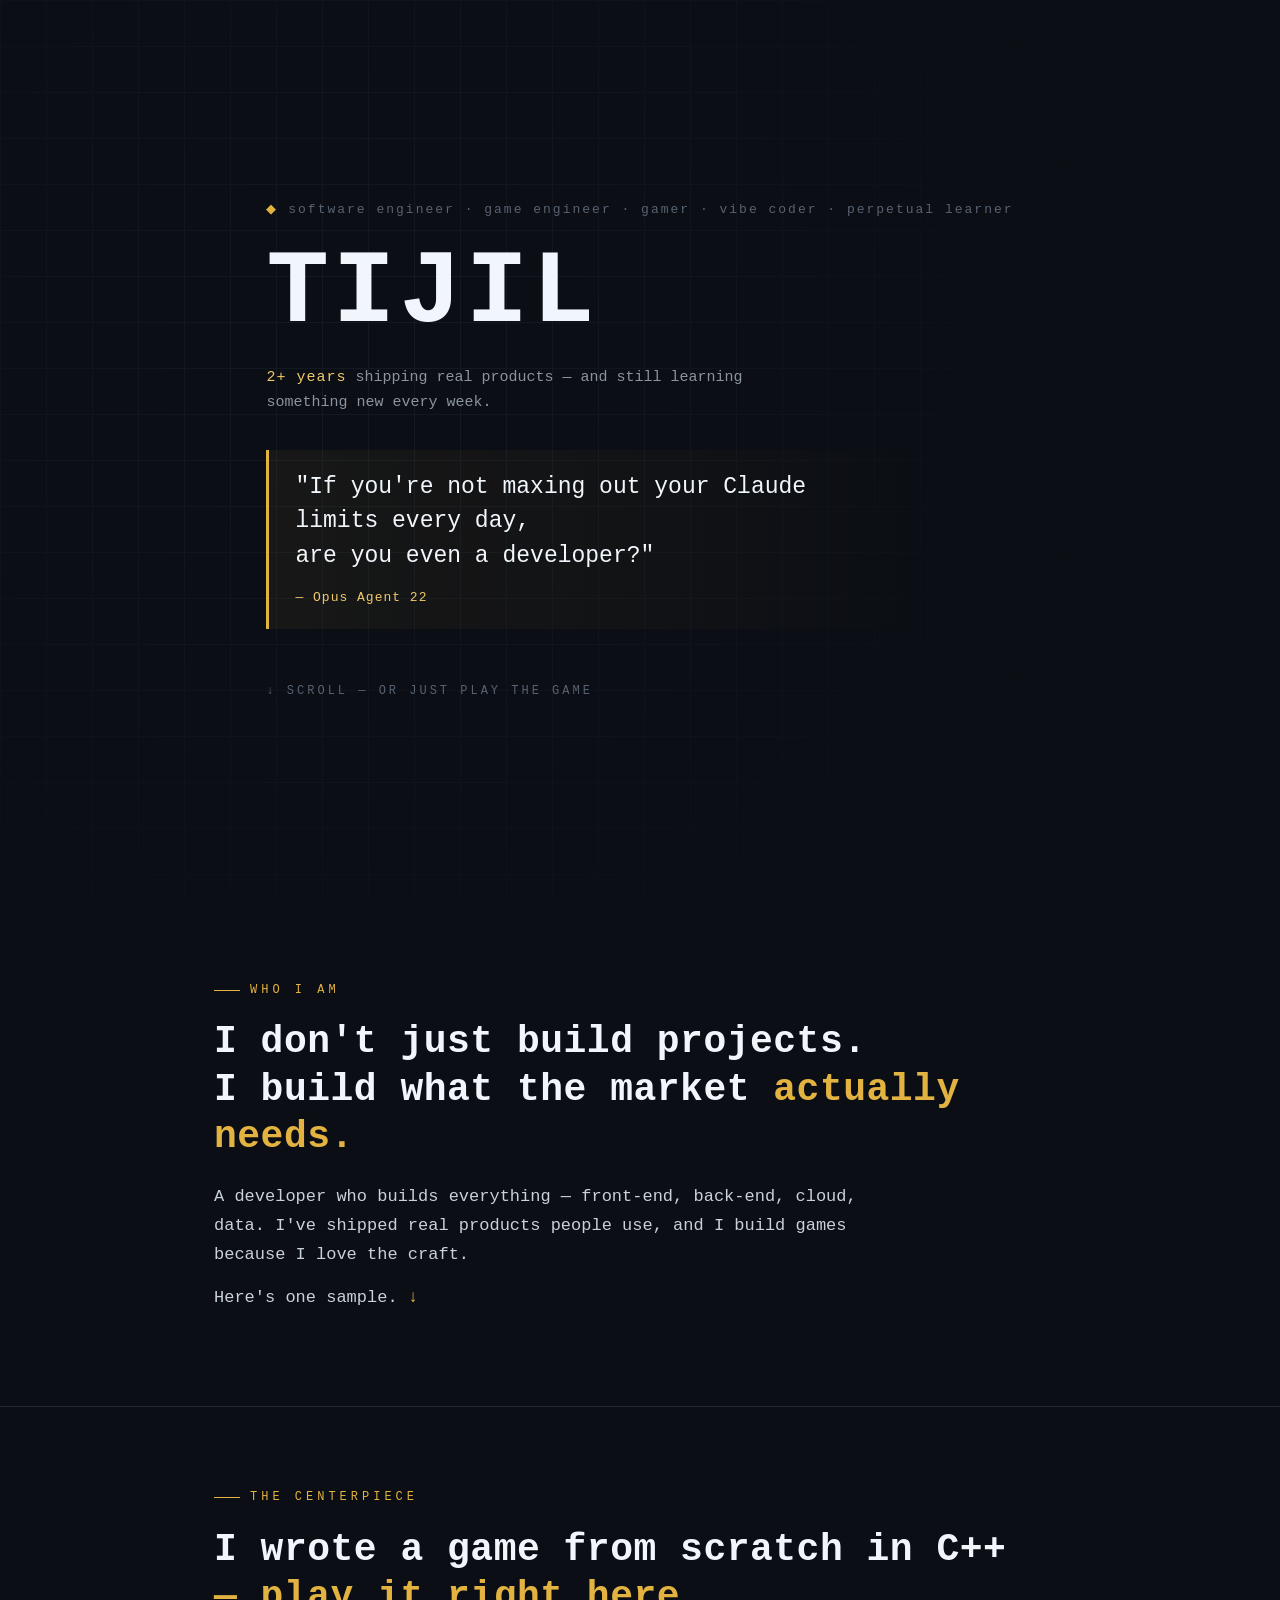
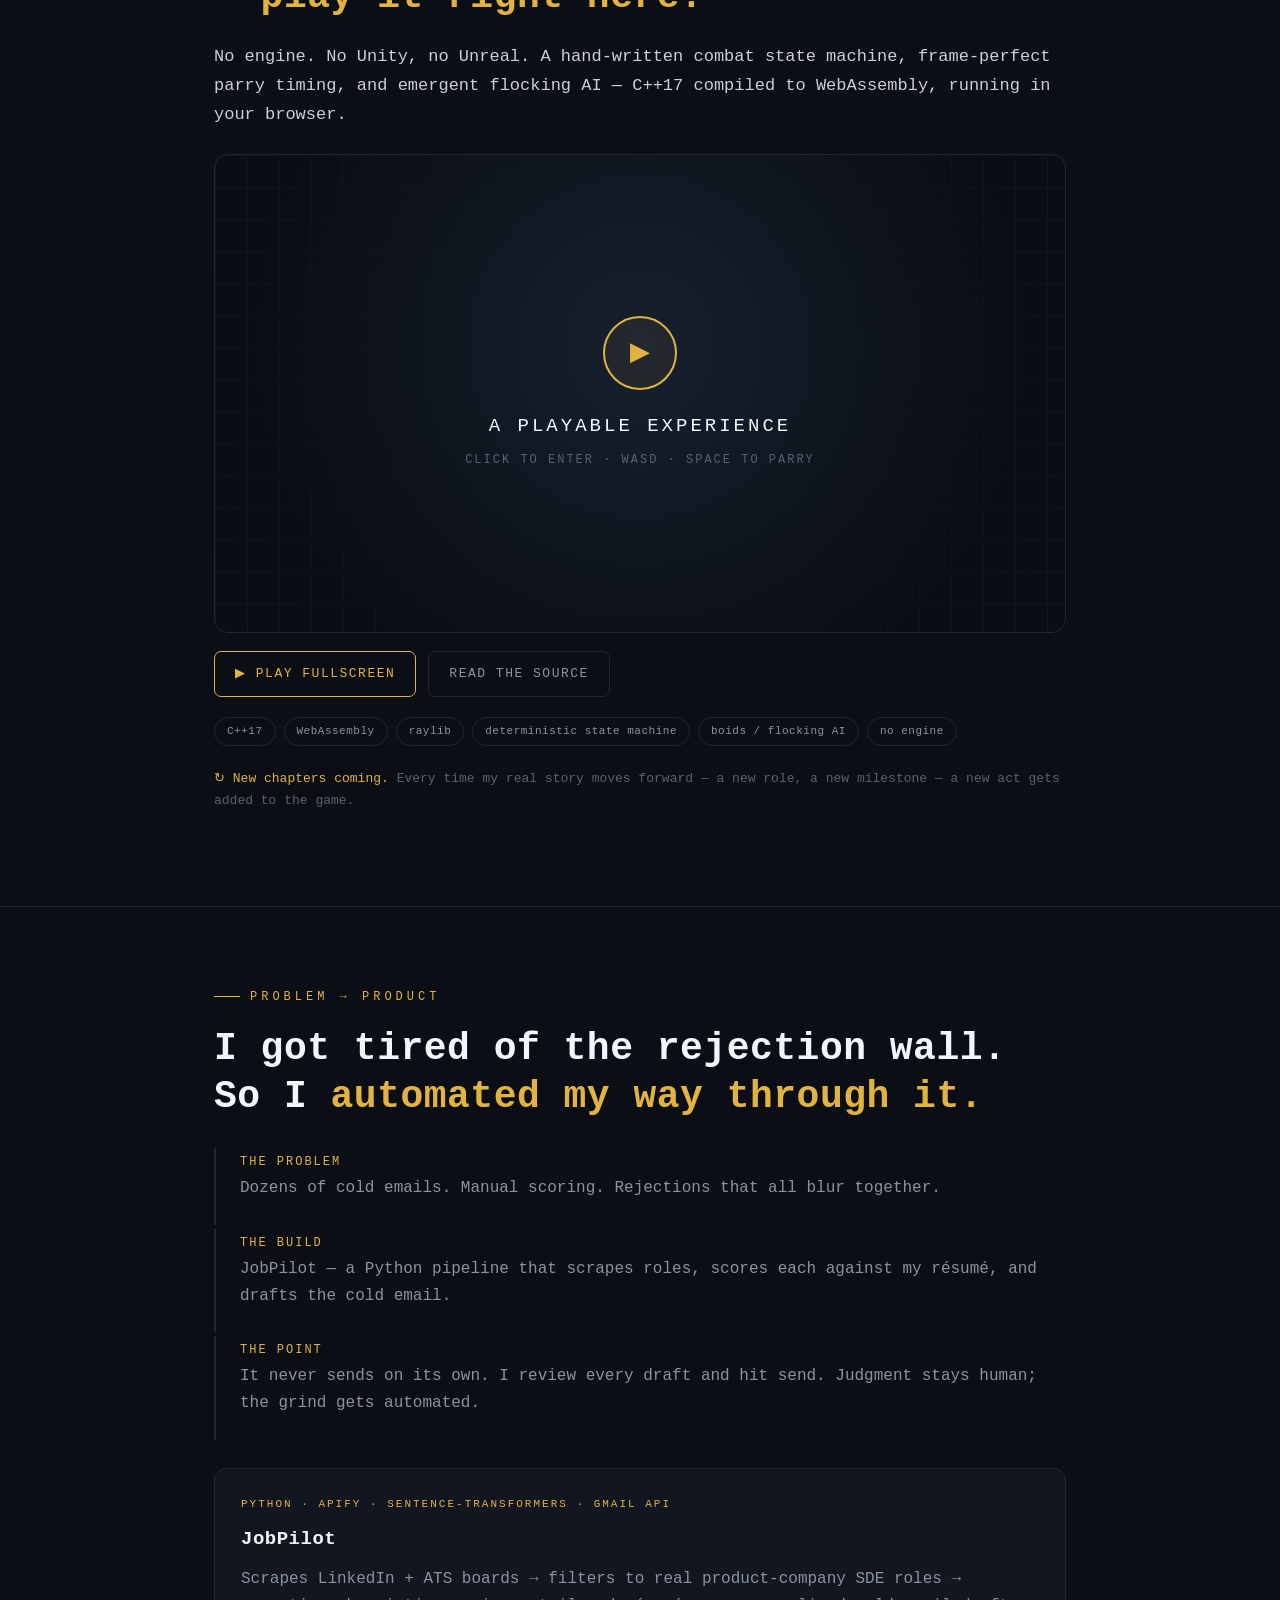
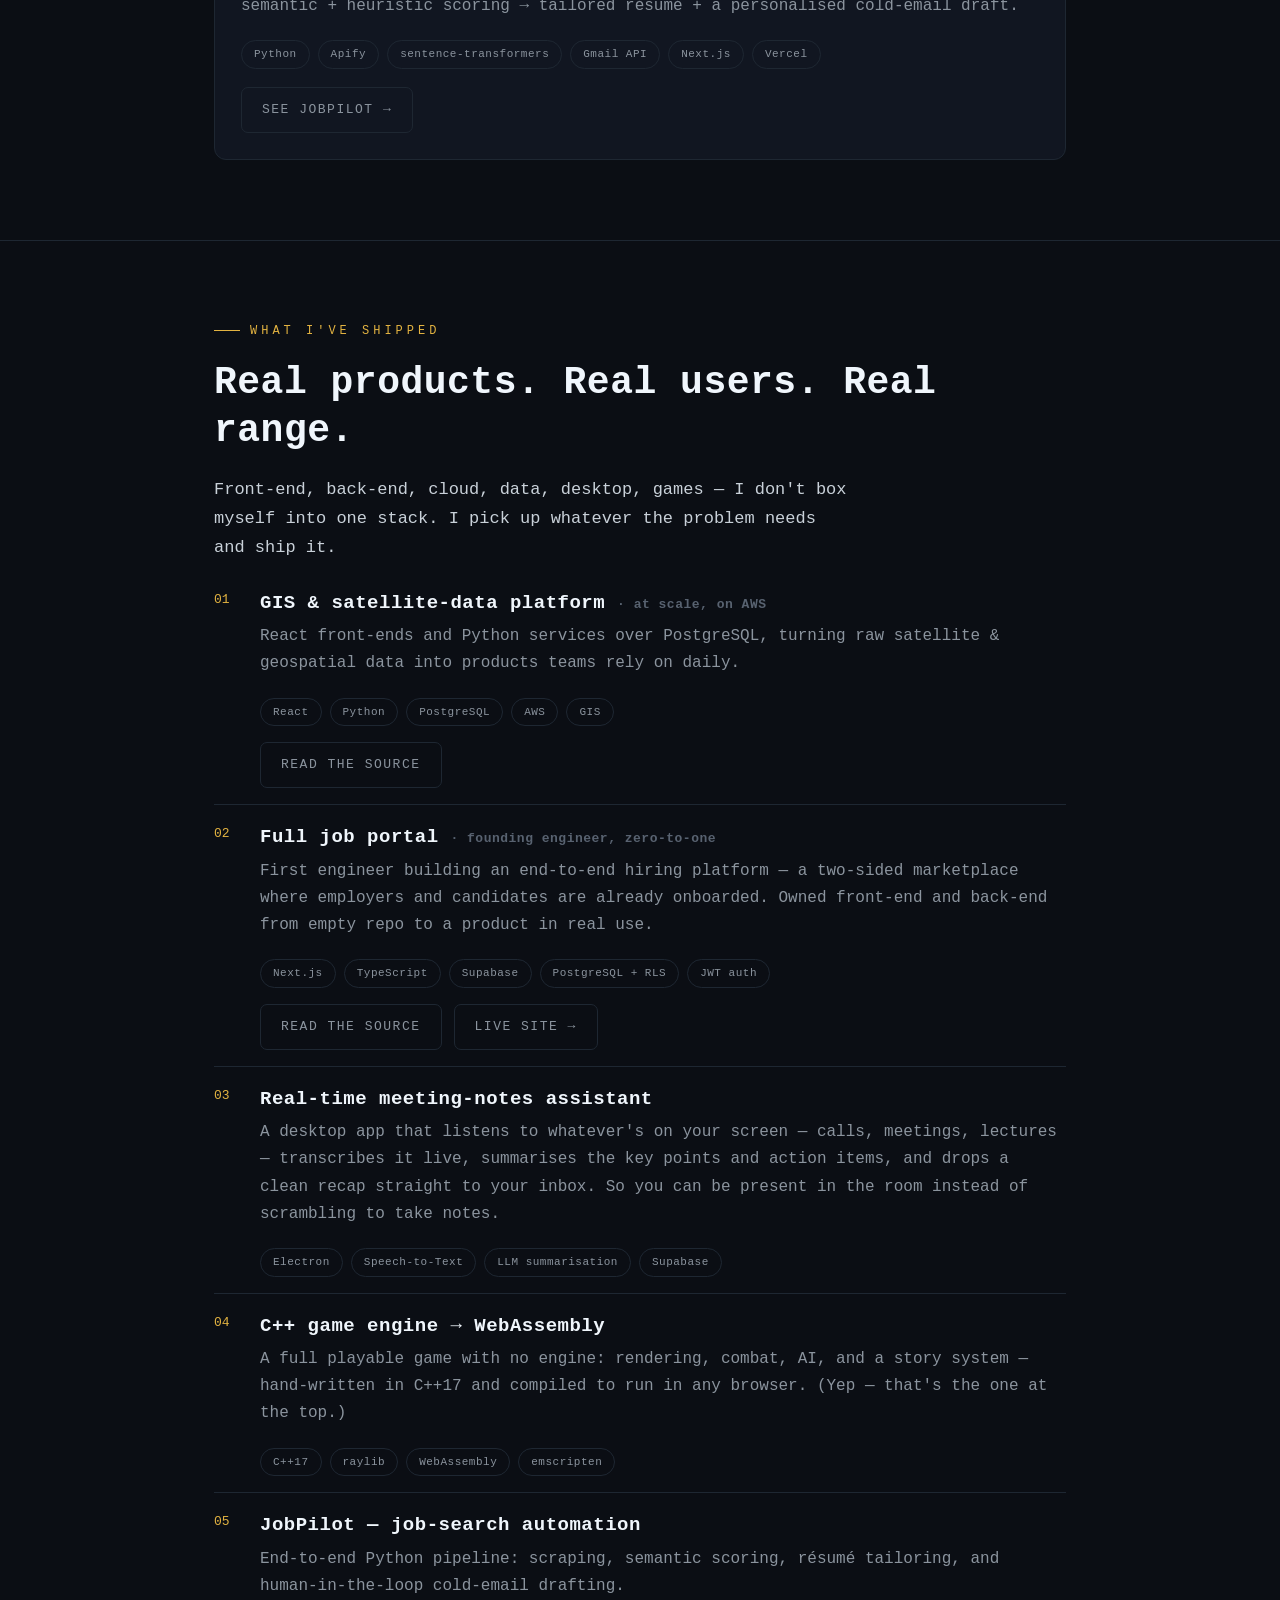
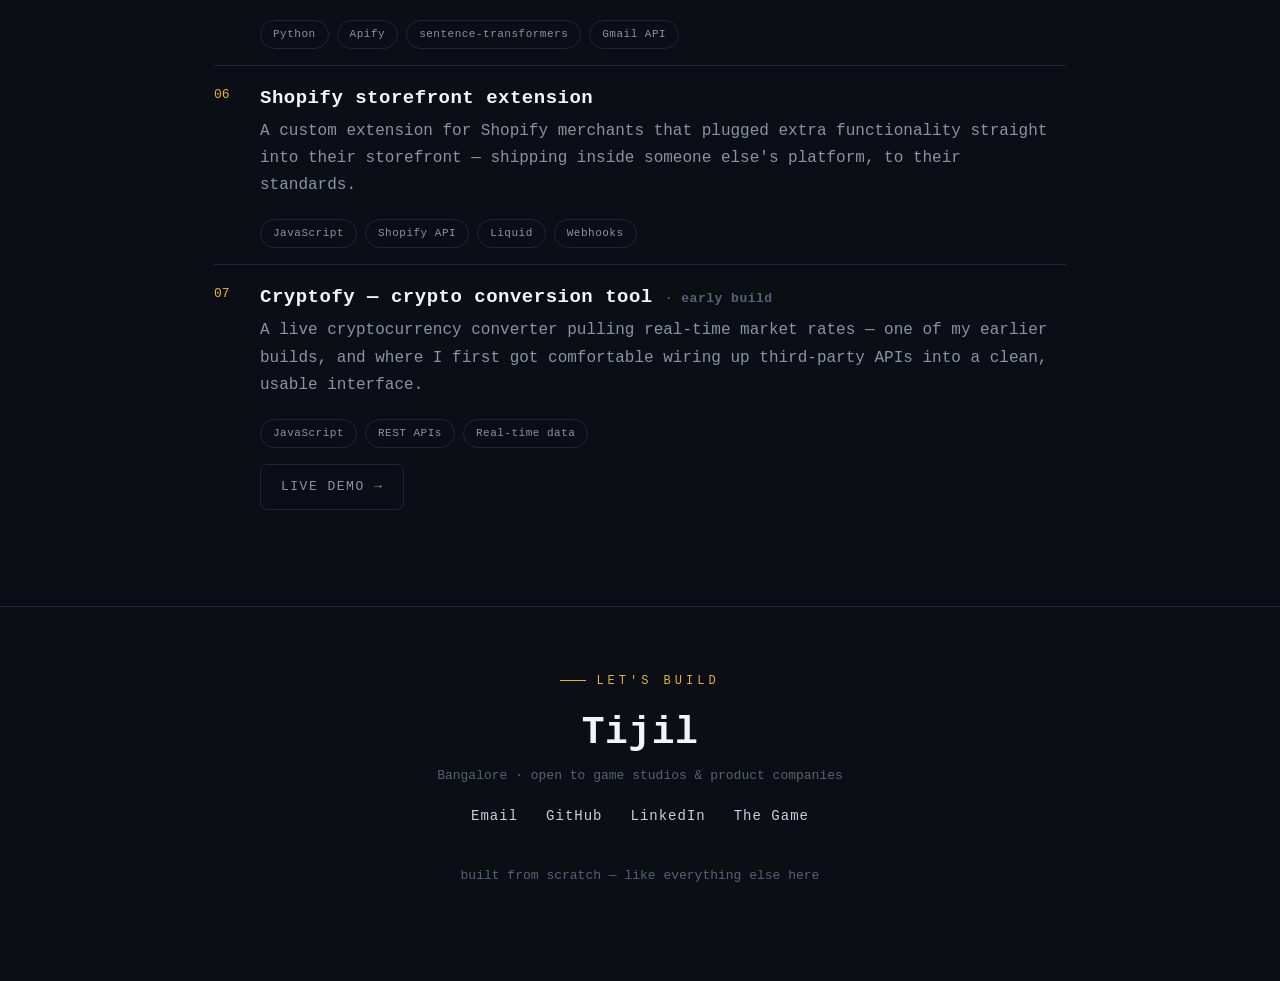
==== index.html @ dbcb079b "Portfolio website — Tijil Jha Static portfolio: index, GIS work, tech stack, work ethic pages.  Co-A" ====
<!DOCTYPE html>
<html lang="en">
<head>
<meta charset="utf-8">
<meta name="viewport" content="width=device-width, initial-scale=1">
<title>Tijil — developer, game engineer, perpetual learner</title>
<meta name="description" content="Tijil — a developer who builds what the market needs. Play the game I wrote from scratch in C++.">
<style>
  :root{
    --bg:#0b0e14; --panel:#111621; --panel2:#0f141d; --line:#1e2732;
    --text:#c9d1d9; --dim:#8b949e; --faint:#586270;
    --gold:#e3b341; --gold-soft:#f0c869; --blue:#58a6ff;
  }
  *{box-sizing:border-box;margin:0;padding:0}
  html{scroll-behavior:smooth}
  body{
    background:var(--bg); color:var(--text);
    font-family:ui-monospace,"SF Mono",Menlo,Consolas,monospace;
    line-height:1.7; -webkit-font-smoothing:antialiased; overflow-x:hidden;
  }
  a{color:var(--blue);text-decoration:none}
  a:hover{text-decoration:underline}
  .wrap{max-width:900px;margin:0 auto;padding:0 24px}
  section{padding:80px 0;position:relative}
  section+section{border-top:1px solid var(--line)}
  .eyebrow{color:var(--gold);font-size:12px;letter-spacing:4px;text-transform:uppercase;margin-bottom:18px;display:flex;align-items:center;gap:10px}
  .eyebrow::before{content:"";width:26px;height:1px;background:var(--gold)}
  h1{font-size:clamp(46px,11vw,104px);letter-spacing:4px;color:#f0f6fc;line-height:.98;font-weight:700}
  h2{font-size:clamp(24px,4.5vw,38px);letter-spacing:.5px;color:#f0f6fc;margin-bottom:22px;line-height:1.25}
  h3{font-size:19px;color:#f0f6fc;letter-spacing:.5px}
  p{color:var(--dim);margin-bottom:14px}
  .lead{font-size:17px;color:var(--text)}
  .accent{color:var(--gold)}
  .faint{color:var(--faint);font-size:13px}

  /* ---------- HERO ---------- */
  .hero{
    min-height:100vh;display:flex;flex-direction:column;justify-content:center;
    position:relative;overflow:hidden;
  }
  .hero::before{ /* faint grid */
    content:"";position:absolute;inset:0;z-index:0;opacity:.5;
    background-image:linear-gradient(var(--line) 1px,transparent 1px),linear-gradient(90deg,var(--line) 1px,transparent 1px);
    background-size:46px 46px;
    mask-image:radial-gradient(circle at 30% 40%,#000 0%,transparent 72%);
    -webkit-mask-image:radial-gradient(circle at 30% 40%,#000 0%,transparent 72%);
  }
  .hero .wrap{position:relative;z-index:1}
  .term-tag{color:var(--faint);font-size:13px;letter-spacing:2px;margin-bottom:22px}
  .term-tag .dot{color:var(--gold)}
  .hero h1{margin-bottom:20px}
  .xp{color:var(--dim);font-size:15px;max-width:560px;margin-bottom:34px}
  .xp .xp-n{color:var(--gold-soft);letter-spacing:1px}
  .quote{
    border-left:3px solid var(--gold);padding:20px 26px;background:linear-gradient(90deg,rgba(227,179,65,.06),transparent);
    max-width:660px;border-radius:0 10px 10px 0;
  }
  .quote .q{font-size:clamp(18px,2.6vw,23px);color:#f0f6fc;line-height:1.5}
  .quote .by{color:var(--gold-soft);font-size:13px;margin-top:14px;margin-bottom:0;letter-spacing:1px}
  .scroll-hint{color:var(--faint);font-size:12px;letter-spacing:3px;margin-top:52px;animation:bob 1.8s ease-in-out infinite}
  @keyframes bob{0%,100%{opacity:.35;transform:translateY(0)}50%{opacity:1;transform:translateY(5px)}}

  /* ---------- WHO ---------- */
  .who h2 span{display:inline}
  .who .lead{max-width:680px}

  /* ---------- GAME COVER ---------- */
  .cover{
    position:relative;width:100%;aspect-ratio:16/9;border:1px solid var(--line);border-radius:14px;
    overflow:hidden;margin:24px 0 18px;
    background:radial-gradient(circle at 50% 40%,#16202e,#0a0d13 75%);
    display:flex;flex-direction:column;align-items:center;justify-content:center;text-align:center;
    cursor:pointer;transition:.25s;
  }
  .cover,.cover:hover{text-decoration:none}
  .cover:hover{border-color:var(--gold);transform:translateY(-2px)}
  .cover .play{
    width:74px;height:74px;border-radius:50%;border:2px solid var(--gold);
    display:flex;align-items:center;justify-content:center;margin-bottom:20px;
    color:var(--gold);font-size:26px;transition:.25s;background:rgba(227,179,65,.06)
  }
  .cover:hover .play{background:var(--gold);color:#0b0e14;transform:scale(1.08)}
  .cover .ctitle{color:#f0f6fc;font-size:19px;letter-spacing:3px}
  .cover .csub{color:var(--faint);font-size:12px;letter-spacing:2px;margin-top:8px}
  .cover .grain{position:absolute;inset:0;opacity:.4;pointer-events:none;
    background-image:linear-gradient(var(--line) 1px,transparent 1px),linear-gradient(90deg,var(--line) 1px,transparent 1px);
    background-size:32px 32px;mask-image:radial-gradient(circle at 50% 50%,transparent 40%,#000);
    -webkit-mask-image:radial-gradient(circle at 50% 50%,transparent 40%,#000)}

  .btnrow{display:flex;gap:12px;flex-wrap:wrap;margin-top:8px}
  .btn{display:inline-block;padding:11px 20px;border:1px solid var(--gold);border-radius:7px;
    color:var(--gold);font-size:13px;letter-spacing:1.5px;text-transform:uppercase;transition:.15s;cursor:pointer}
  .btn:hover{background:var(--gold);color:#0b0e14;text-decoration:none}
  .btn.ghost{border-color:var(--line);color:var(--dim)}
  .btn.ghost:hover{border-color:var(--dim);background:transparent;color:var(--text)}
  .tags{display:flex;gap:8px;flex-wrap:wrap;margin:20px 0 0}
  .tag{font-size:11px;color:var(--dim);border:1px solid var(--line);border-radius:20px;padding:4px 12px;letter-spacing:.5px}

  /* ---------- STORY STEPS ---------- */
  .steps{margin:28px 0}
  .story-step{padding-left:24px;border-left:2px solid var(--line);margin-bottom:4px;padding-bottom:8px}
  .story-step .k{color:var(--gold);font-size:12px;letter-spacing:2px}

  /* ---------- CARDS / GRID ---------- */
  .grid{display:grid;grid-template-columns:1fr 1fr;gap:18px;margin-top:24px}
  .card{background:var(--panel);border:1px solid var(--line);border-radius:12px;padding:26px;transition:.2s}
  .card:hover{border-color:#2c3745;transform:translateY(-2px)}
  .card.full{grid-column:1/-1}
  .card .kicker{color:var(--gold);font-size:11px;letter-spacing:2px;text-transform:uppercase;margin-bottom:10px}
  .card p{margin-bottom:0}
  .shipped{list-style:none}
  .shipped li{padding:16px 0;border-bottom:1px solid var(--line);display:flex;gap:16px;align-items:flex-start}
  .shipped li:last-child{border-bottom:0}
  .shipped .num{color:var(--gold);font-size:13px;min-width:30px;padding-top:2px}
  .shipped .body h3{margin-bottom:4px}

  /* ---------- FOOTER ---------- */
  footer{padding:64px 0 80px;text-align:center;border-top:1px solid var(--line)}
  .links{display:flex;gap:28px;justify-content:center;flex-wrap:wrap;margin-top:18px}
  .links a{color:var(--text);font-size:14px;letter-spacing:1px}
  @media(max-width:620px){section{padding:56px 0}.grid{grid-template-columns:1fr}}
</style>
</head>
<body>

<!-- ============ HERO ============ -->
<header class="hero">
  <div class="wrap">
    <div class="term-tag"><span class="dot">◆</span> software engineer · game engineer · gamer · vibe coder · perpetual learner</div>
    <h1>TIJIL</h1>
    <div class="xp"><span class="xp-n">2+ years</span> shipping real products — and still learning something new every week.</div>

    <div class="quote">
      <div class="q">"If you're not maxing out your Claude limits every day,<br>are you even a developer?"</div>
      <p class="by">— Opus Agent 22</p>
    </div>

    <div class="scroll-hint">↓ SCROLL — OR JUST PLAY THE GAME</div>
  </div>
</header>

<!-- ============ WHO ============ -->
<section class="who">
  <div class="wrap">
    <div class="eyebrow">who i am</div>
    <h2>I don't just build projects.<br>I build what the market <span class="accent">actually needs.</span></h2>
    <p class="lead">
      A developer who builds everything — front-end, back-end, cloud, data.
      I've shipped real products people use, and I build games because I love the craft.
    </p>
    <p class="lead">Here's one sample. <span class="accent">↓</span></p>
  </div>
</section>

<!-- ============ THE GAME ============ -->
<section id="game">
  <div class="wrap">
    <div class="eyebrow">the centerpiece</div>
    <h2>I wrote a game from scratch in C++<br><span class="accent">— play it right here.</span></h2>
    <p class="lead">
      No engine. No Unity, no Unreal. A hand-written combat state machine, frame-perfect
      parry timing, and emergent flocking AI — C++17 compiled to WebAssembly, running in your browser.
    </p>

    <a class="cover" href="https://e33-parry-combat.vercel.app" target="_blank" rel="noopener" aria-label="Play the game">
      <div class="grain"></div>
      <div class="play">▶</div>
      <div class="ctitle">A PLAYABLE EXPERIENCE</div>
      <div class="csub">CLICK TO ENTER · WASD · SPACE TO PARRY</div>
    </a>

    <div class="btnrow">
      <a class="btn" href="https://e33-parry-combat.vercel.app" target="_blank" rel="noopener">▶ Play fullscreen</a>
      <a class="btn ghost" href="tech.html">Read the source</a>
    </div>

    <div class="tags">
      <span class="tag">C++17</span><span class="tag">WebAssembly</span><span class="tag">raylib</span>
      <span class="tag">deterministic state machine</span><span class="tag">boids / flocking AI</span><span class="tag">no engine</span>
    </div>

    <p class="faint" style="margin-top:22px">
      <span class="accent">↻ New chapters coming.</span> Every time my real story moves forward —
      a new role, a new milestone — a new act gets added to the game.
    </p>
  </div>
</section>

<!-- ============ REJECTION -> JOBPILOT ============ -->
<section id="jobpilot">
  <div class="wrap">
    <div class="eyebrow">problem → product</div>
    <h2>I got tired of the rejection wall.<br>So I <span class="accent">automated my way through it.</span></h2>

    <div class="steps">
      <div class="story-step"><span class="k">THE PROBLEM</span><p>Dozens of cold emails. Manual scoring. Rejections that all blur together.</p></div>
      <div class="story-step"><span class="k">THE BUILD</span><p>JobPilot — a Python pipeline that scrapes roles, scores each against my résumé, and drafts the cold email.</p></div>
      <div class="story-step"><span class="k">THE POINT</span><p>It never sends on its own. I review every draft and hit send. Judgment stays human; the grind gets automated.</p></div>
    </div>

    <div class="card full">
      <div class="kicker">python · apify · sentence-transformers · gmail api</div>
      <h3>JobPilot</h3>
      <p style="margin-top:10px">
        Scrapes LinkedIn + ATS boards → filters to real product-company SDE roles →
        semantic + heuristic scoring → tailored résumé + a personalised cold-email draft.
      </p>
      <div class="tags">
        <span class="tag">Python</span><span class="tag">Apify</span><span class="tag">sentence-transformers</span>
        <span class="tag">Gmail API</span><span class="tag">Next.js</span><span class="tag">Vercel</span>
      </div>
      <div class="btnrow" style="margin-top:18px">
        <a class="btn ghost" href="https://jobpilot-coral-nu.vercel.app" target="_blank" rel="noopener">See JobPilot →</a>
      </div>
    </div>
  </div>
</section>

<!-- ============ WHAT I'VE SHIPPED ============ -->
<section id="shipped">
  <div class="wrap">
    <div class="eyebrow">what i've shipped</div>
    <h2>Real products. Real users. Real range.</h2>
    <p class="lead" style="max-width:640px;margin-bottom:8px">
      Front-end, back-end, cloud, data, desktop, games — I don't box myself into one stack.
      I pick up whatever the problem needs and ship it.
    </p>
    <ul class="shipped">
      <li>
        <span class="num">01</span>
        <div class="body">
          <h3>GIS &amp; satellite-data platform <span class="faint">· at scale, on AWS</span></h3>
          <p>React front-ends and Python services over PostgreSQL, turning raw satellite &amp; geospatial data into products teams rely on daily.</p>
          <div class="tags"><span class="tag">React</span><span class="tag">Python</span><span class="tag">PostgreSQL</span><span class="tag">AWS</span><span class="tag">GIS</span></div>
          <div class="btnrow" style="margin-top:16px"><a class="btn ghost" href="gis.html">Read the source</a></div>
        </div>
      </li>
      <li>
        <span class="num">02</span>
        <div class="body">
          <h3>Full job portal <span class="faint">· founding engineer, zero-to-one</span></h3>
          <p>First engineer building an end-to-end hiring platform — a two-sided marketplace where employers and candidates are already onboarded. Owned front-end and back-end from empty repo to a product in real use.</p>
          <div class="tags"><span class="tag">Next.js</span><span class="tag">TypeScript</span><span class="tag">Supabase</span><span class="tag">PostgreSQL + RLS</span><span class="tag">JWT auth</span></div>
          <div class="btnrow" style="margin-top:16px">
            <a class="btn ghost" href="workethix.html">Read the source</a>
            <a class="btn ghost" href="https://workethixrec.com/" target="_blank" rel="noopener">Live site →</a>
          </div>
        </div>
      </li>
      <li>
        <span class="num">03</span>
        <div class="body">
          <h3>Real-time meeting-notes assistant</h3>
          <p>A desktop app that listens to whatever's on your screen — calls, meetings, lectures — transcribes it live, summarises the key points and action items, and drops a clean recap straight to your inbox. So you can be present in the room instead of scrambling to take notes.</p>
          <div class="tags"><span class="tag">Electron</span><span class="tag">Speech-to-Text</span><span class="tag">LLM summarisation</span><span class="tag">Supabase</span></div>
        </div>
      </li>
      <li>
        <span class="num">04</span>
        <div class="body">
          <h3>C++ game engine → WebAssembly</h3>
          <p>A full playable game with no engine: rendering, combat, AI, and a story system — hand-written in C++17 and compiled to run in any browser. (Yep — that's the one at the top.)</p>
          <div class="tags"><span class="tag">C++17</span><span class="tag">raylib</span><span class="tag">WebAssembly</span><span class="tag">emscripten</span></div>
        </div>
      </li>
      <li>
        <span class="num">05</span>
        <div class="body">
          <h3>JobPilot — job-search automation</h3>
          <p>End-to-end Python pipeline: scraping, semantic scoring, résumé tailoring, and human-in-the-loop cold-email drafting.</p>
          <div class="tags"><span class="tag">Python</span><span class="tag">Apify</span><span class="tag">sentence-transformers</span><span class="tag">Gmail API</span></div>
        </div>
      </li>
      <li>
        <span class="num">06</span>
        <div class="body">
          <h3>Shopify storefront extension</h3>
          <p>A custom extension for Shopify merchants that plugged extra functionality straight into their storefront — shipping inside someone else's platform, to their standards.</p>
          <div class="tags"><span class="tag">JavaScript</span><span class="tag">Shopify API</span><span class="tag">Liquid</span><span class="tag">Webhooks</span></div>
        </div>
      </li>
      <li>
        <span class="num">07</span>
        <div class="body">
          <h3>Cryptofy — crypto conversion tool <span class="faint">· early build</span></h3>
          <p>A live cryptocurrency converter pulling real-time market rates — one of my earlier builds, and where I first got comfortable wiring up third-party APIs into a clean, usable interface.</p>
          <div class="tags"><span class="tag">JavaScript</span><span class="tag">REST APIs</span><span class="tag">Real-time data</span></div>
          <div class="btnrow" style="margin-top:16px"><a class="btn ghost" href="https://crytofy.vercel.app/" target="_blank" rel="noopener">Live demo →</a></div>
        </div>
      </li>
    </ul>
  </div>
</section>

<!-- ============ FOOTER ============ -->
<footer>
  <div class="wrap">
    <div class="eyebrow" style="justify-content:center">let's build</div>
    <h2 style="margin-bottom:8px">Tijil</h2>
    <p class="faint">Bangalore · open to game studios &amp; product companies</p>
    <div class="links">
      <a href="mailto:tijiljha8@gmail.com">Email</a>
      <a href="https://github.com/tijiljha" target="_blank" rel="noopener">GitHub</a>
      <a href="https://www.linkedin.com/in/tijil-jha-8844722a5" target="_blank" rel="noopener">LinkedIn</a>
      <a href="https://e33-parry-combat.vercel.app" target="_blank" rel="noopener">The Game</a>
    </div>
    <p class="faint" style="margin-top:36px">built from scratch — like everything else here</p>
  </div>
</footer>

</body>
</html>
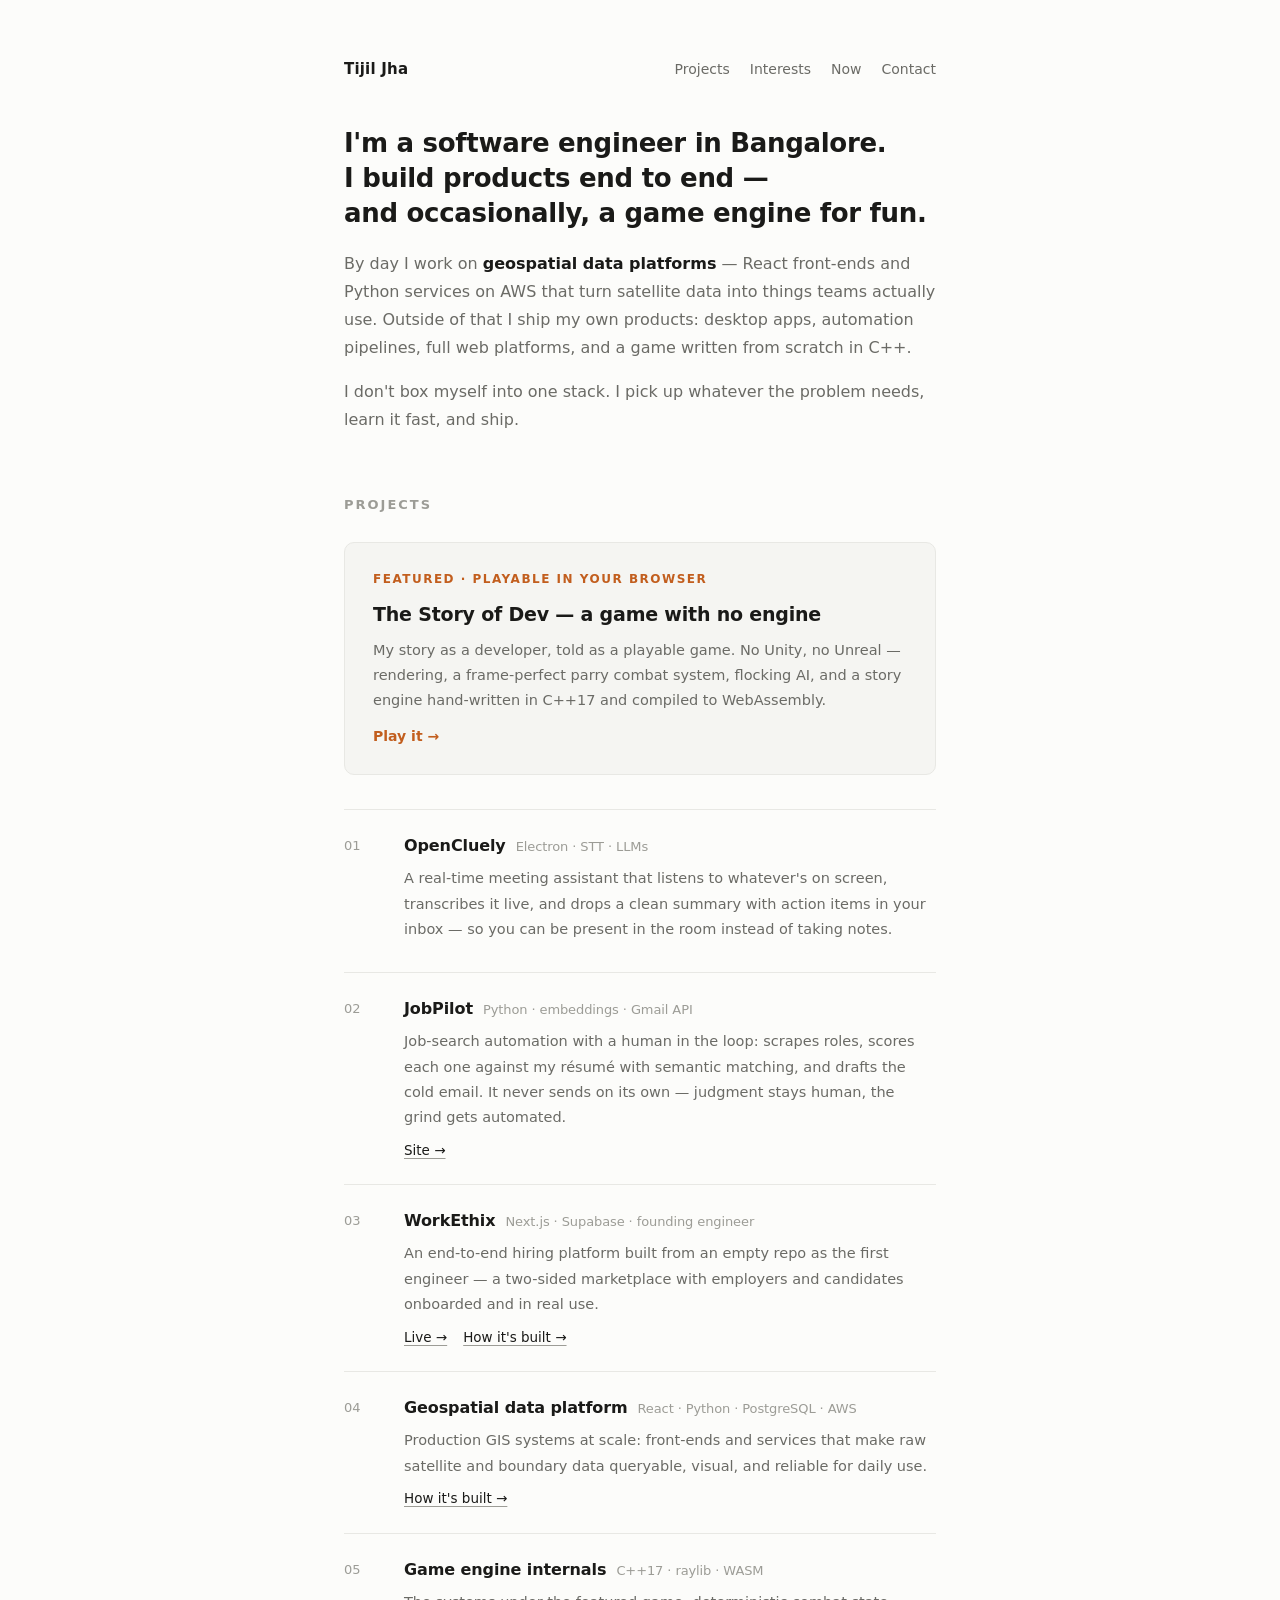
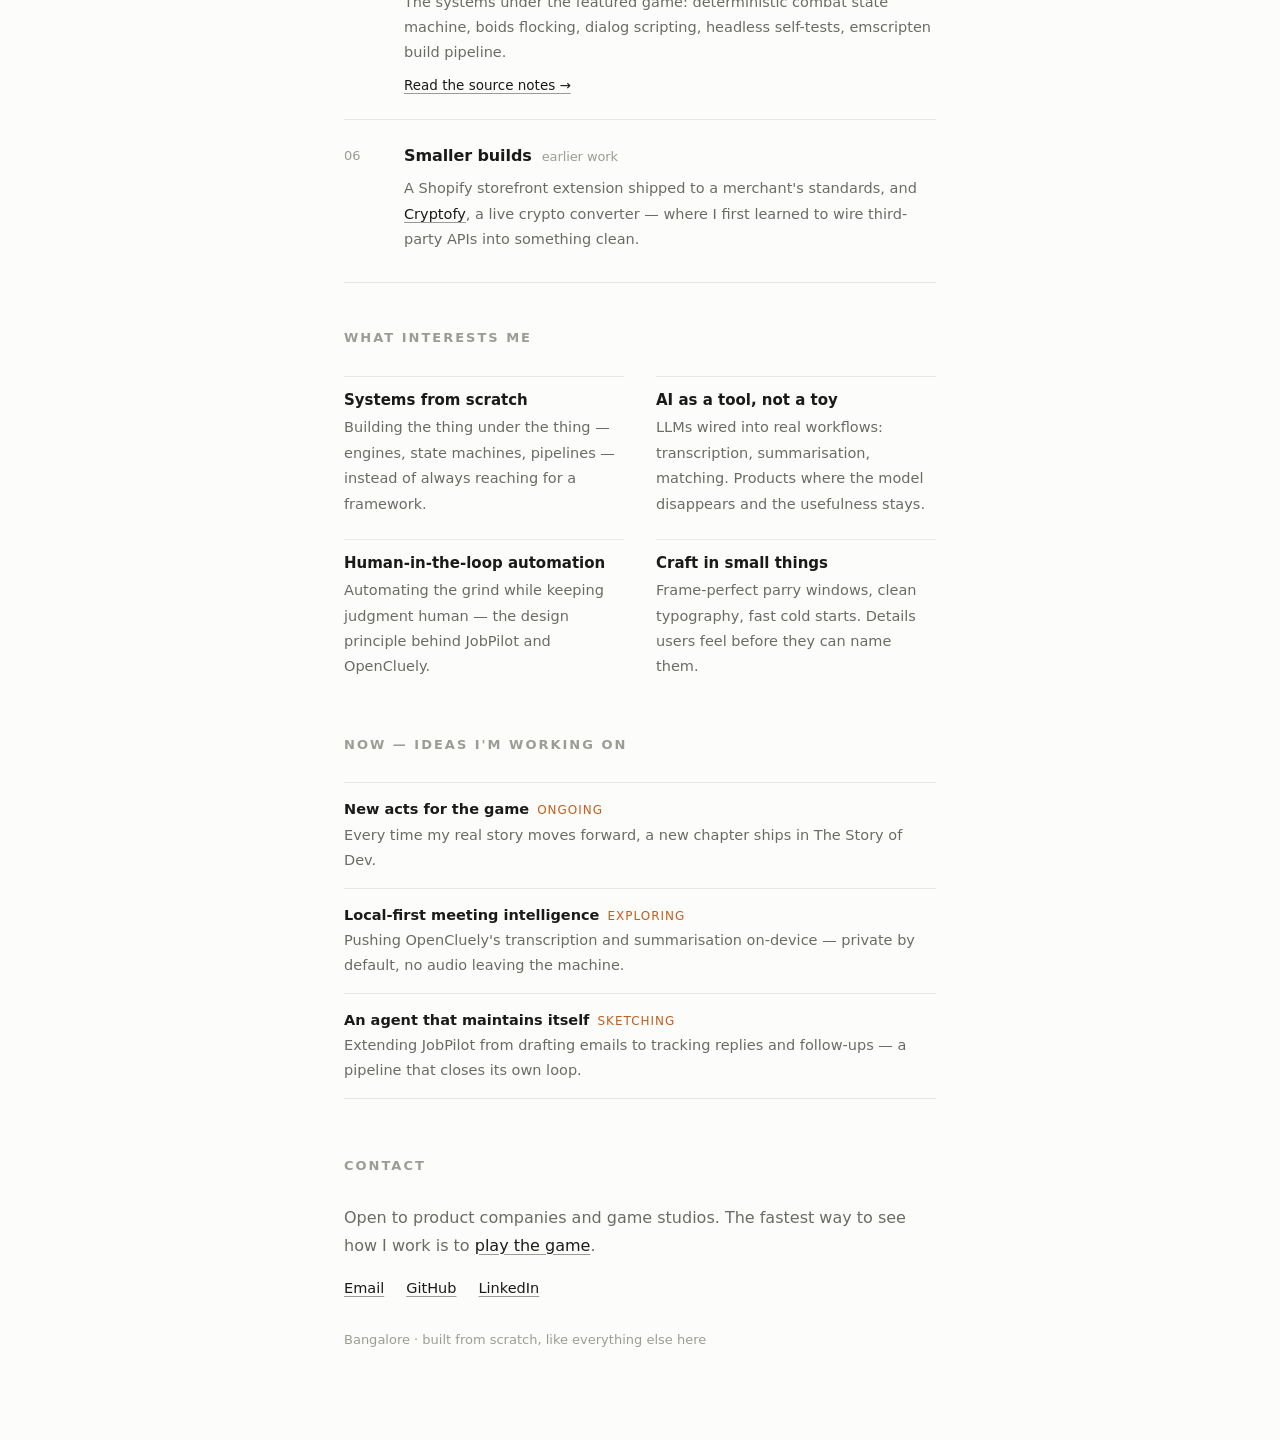
==== commit da2dc412: "Redesign: clean Inter typography, light/dark theme, projects + interests + now sections Co-Authored-" ====
--- a/index.html
+++ b/index.html
@@ -3,308 +3,224 @@
 <head>
 <meta charset="utf-8">
 <meta name="viewport" content="width=device-width, initial-scale=1">
-<title>Tijil — developer, game engineer, perpetual learner</title>
-<meta name="description" content="Tijil — a developer who builds what the market needs. Play the game I wrote from scratch in C++.">
+<title>Tijil Jha — software engineer</title>
+<meta name="description" content="Tijil Jha — software engineer in Bangalore. I build products end to end: web platforms, desktop apps, and a game written from scratch in C++.">
+<link rel="preconnect" href="https://rsms.me/">
+<link rel="stylesheet" href="https://rsms.me/inter/inter.css">
 <style>
   :root{
-    --bg:#0b0e14; --panel:#111621; --panel2:#0f141d; --line:#1e2732;
-    --text:#c9d1d9; --dim:#8b949e; --faint:#586270;
-    --gold:#e3b341; --gold-soft:#f0c869; --blue:#58a6ff;
+    --bg:#fcfcfa; --text:#1a1a18; --dim:#6b6b66; --faint:#9c9c96;
+    --line:#e8e8e4; --accent:#c25e1e; --card:#f5f5f2;
+  }
+  @media (prefers-color-scheme: dark){
+    :root{ --bg:#101010; --text:#eaeae6; --dim:#9a9a94; --faint:#6e6e68;
+           --line:#242422; --accent:#e8834a; --card:#181816; }
   }
   *{box-sizing:border-box;margin:0;padding:0}
   html{scroll-behavior:smooth}
   body{
     background:var(--bg); color:var(--text);
-    font-family:ui-monospace,"SF Mono",Menlo,Consolas,monospace;
-    line-height:1.7; -webkit-font-smoothing:antialiased; overflow-x:hidden;
-  }
-  a{color:var(--blue);text-decoration:none}
-  a:hover{text-decoration:underline}
-  .wrap{max-width:900px;margin:0 auto;padding:0 24px}
-  section{padding:80px 0;position:relative}
-  section+section{border-top:1px solid var(--line)}
-  .eyebrow{color:var(--gold);font-size:12px;letter-spacing:4px;text-transform:uppercase;margin-bottom:18px;display:flex;align-items:center;gap:10px}
-  .eyebrow::before{content:"";width:26px;height:1px;background:var(--gold)}
-  h1{font-size:clamp(46px,11vw,104px);letter-spacing:4px;color:#f0f6fc;line-height:.98;font-weight:700}
-  h2{font-size:clamp(24px,4.5vw,38px);letter-spacing:.5px;color:#f0f6fc;margin-bottom:22px;line-height:1.25}
-  h3{font-size:19px;color:#f0f6fc;letter-spacing:.5px}
-  p{color:var(--dim);margin-bottom:14px}
-  .lead{font-size:17px;color:var(--text)}
-  .accent{color:var(--gold)}
-  .faint{color:var(--faint);font-size:13px}
-
-  /* ---------- HERO ---------- */
-  .hero{
-    min-height:100vh;display:flex;flex-direction:column;justify-content:center;
-    position:relative;overflow:hidden;
-  }
-  .hero::before{ /* faint grid */
-    content:"";position:absolute;inset:0;z-index:0;opacity:.5;
-    background-image:linear-gradient(var(--line) 1px,transparent 1px),linear-gradient(90deg,var(--line) 1px,transparent 1px);
-    background-size:46px 46px;
-    mask-image:radial-gradient(circle at 30% 40%,#000 0%,transparent 72%);
-    -webkit-mask-image:radial-gradient(circle at 30% 40%,#000 0%,transparent 72%);
-  }
-  .hero .wrap{position:relative;z-index:1}
-  .term-tag{color:var(--faint);font-size:13px;letter-spacing:2px;margin-bottom:22px}
-  .term-tag .dot{color:var(--gold)}
-  .hero h1{margin-bottom:20px}
-  .xp{color:var(--dim);font-size:15px;max-width:560px;margin-bottom:34px}
-  .xp .xp-n{color:var(--gold-soft);letter-spacing:1px}
-  .quote{
-    border-left:3px solid var(--gold);padding:20px 26px;background:linear-gradient(90deg,rgba(227,179,65,.06),transparent);
-    max-width:660px;border-radius:0 10px 10px 0;
-  }
-  .quote .q{font-size:clamp(18px,2.6vw,23px);color:#f0f6fc;line-height:1.5}
-  .quote .by{color:var(--gold-soft);font-size:13px;margin-top:14px;margin-bottom:0;letter-spacing:1px}
-  .scroll-hint{color:var(--faint);font-size:12px;letter-spacing:3px;margin-top:52px;animation:bob 1.8s ease-in-out infinite}
-  @keyframes bob{0%,100%{opacity:.35;transform:translateY(0)}50%{opacity:1;transform:translateY(5px)}}
-
-  /* ---------- WHO ---------- */
-  .who h2 span{display:inline}
-  .who .lead{max-width:680px}
-
-  /* ---------- GAME COVER ---------- */
-  .cover{
-    position:relative;width:100%;aspect-ratio:16/9;border:1px solid var(--line);border-radius:14px;
-    overflow:hidden;margin:24px 0 18px;
-    background:radial-gradient(circle at 50% 40%,#16202e,#0a0d13 75%);
-    display:flex;flex-direction:column;align-items:center;justify-content:center;text-align:center;
-    cursor:pointer;transition:.25s;
-  }
-  .cover,.cover:hover{text-decoration:none}
-  .cover:hover{border-color:var(--gold);transform:translateY(-2px)}
-  .cover .play{
-    width:74px;height:74px;border-radius:50%;border:2px solid var(--gold);
-    display:flex;align-items:center;justify-content:center;margin-bottom:20px;
-    color:var(--gold);font-size:26px;transition:.25s;background:rgba(227,179,65,.06)
-  }
-  .cover:hover .play{background:var(--gold);color:#0b0e14;transform:scale(1.08)}
-  .cover .ctitle{color:#f0f6fc;font-size:19px;letter-spacing:3px}
-  .cover .csub{color:var(--faint);font-size:12px;letter-spacing:2px;margin-top:8px}
-  .cover .grain{position:absolute;inset:0;opacity:.4;pointer-events:none;
-    background-image:linear-gradient(var(--line) 1px,transparent 1px),linear-gradient(90deg,var(--line) 1px,transparent 1px);
-    background-size:32px 32px;mask-image:radial-gradient(circle at 50% 50%,transparent 40%,#000);
-    -webkit-mask-image:radial-gradient(circle at 50% 50%,transparent 40%,#000)}
-
-  .btnrow{display:flex;gap:12px;flex-wrap:wrap;margin-top:8px}
-  .btn{display:inline-block;padding:11px 20px;border:1px solid var(--gold);border-radius:7px;
-    color:var(--gold);font-size:13px;letter-spacing:1.5px;text-transform:uppercase;transition:.15s;cursor:pointer}
-  .btn:hover{background:var(--gold);color:#0b0e14;text-decoration:none}
-  .btn.ghost{border-color:var(--line);color:var(--dim)}
-  .btn.ghost:hover{border-color:var(--dim);background:transparent;color:var(--text)}
-  .tags{display:flex;gap:8px;flex-wrap:wrap;margin:20px 0 0}
-  .tag{font-size:11px;color:var(--dim);border:1px solid var(--line);border-radius:20px;padding:4px 12px;letter-spacing:.5px}
-
-  /* ---------- STORY STEPS ---------- */
-  .steps{margin:28px 0}
-  .story-step{padding-left:24px;border-left:2px solid var(--line);margin-bottom:4px;padding-bottom:8px}
-  .story-step .k{color:var(--gold);font-size:12px;letter-spacing:2px}
-
-  /* ---------- CARDS / GRID ---------- */
-  .grid{display:grid;grid-template-columns:1fr 1fr;gap:18px;margin-top:24px}
-  .card{background:var(--panel);border:1px solid var(--line);border-radius:12px;padding:26px;transition:.2s}
-  .card:hover{border-color:#2c3745;transform:translateY(-2px)}
-  .card.full{grid-column:1/-1}
-  .card .kicker{color:var(--gold);font-size:11px;letter-spacing:2px;text-transform:uppercase;margin-bottom:10px}
-  .card p{margin-bottom:0}
-  .shipped{list-style:none}
-  .shipped li{padding:16px 0;border-bottom:1px solid var(--line);display:flex;gap:16px;align-items:flex-start}
-  .shipped li:last-child{border-bottom:0}
-  .shipped .num{color:var(--gold);font-size:13px;min-width:30px;padding-top:2px}
-  .shipped .body h3{margin-bottom:4px}
-
-  /* ---------- FOOTER ---------- */
-  footer{padding:64px 0 80px;text-align:center;border-top:1px solid var(--line)}
-  .links{display:flex;gap:28px;justify-content:center;flex-wrap:wrap;margin-top:18px}
-  .links a{color:var(--text);font-size:14px;letter-spacing:1px}
-  @media(max-width:620px){section{padding:56px 0}.grid{grid-template-columns:1fr}}
+    font-family:'Inter var',Inter,system-ui,-apple-system,sans-serif;
+    font-size:16px; line-height:1.75; -webkit-font-smoothing:antialiased;
+    font-feature-settings:'cv11','ss01';
+  }
+  .wrap{max-width:640px;margin:0 auto;padding:0 24px}
+  a{color:var(--text);text-decoration:underline;text-decoration-color:var(--faint);text-underline-offset:3px;transition:.15s}
+  a:hover{text-decoration-color:var(--accent);color:var(--accent)}
+
+  header{padding:56px 0 0}
+  header .row{display:flex;justify-content:space-between;align-items:baseline;flex-wrap:wrap;gap:8px}
+  header .name{font-weight:600;font-size:15px;letter-spacing:.2px}
+  nav{display:flex;gap:20px;font-size:14px;color:var(--dim)}
+  nav a{color:var(--dim);text-decoration:none}
+  nav a:hover{color:var(--accent)}
+
+  section{padding:44px 0 0}
+  h1{font-size:26px;font-weight:600;letter-spacing:-.3px;line-height:1.35;margin-bottom:18px}
+  h2{font-size:13px;font-weight:600;letter-spacing:2px;text-transform:uppercase;color:var(--faint);margin-bottom:26px}
+  p{color:var(--dim);margin-bottom:16px;max-width:60ch}
+  p strong,b{color:var(--text);font-weight:550}
+  .accent{color:var(--accent)}
+
+  /* projects */
+  .proj{list-style:none}
+  .proj li{display:grid;grid-template-columns:44px 1fr;gap:0 16px;padding:22px 0;border-top:1px solid var(--line)}
+  .proj li:last-child{border-bottom:1px solid var(--line)}
+  .proj .n{color:var(--faint);font-size:13px;font-variant-numeric:tabular-nums;padding-top:3px}
+  .proj h3{font-size:16px;font-weight:600;letter-spacing:-.1px;display:flex;align-items:baseline;gap:10px;flex-wrap:wrap}
+  .proj h3 .meta{font-weight:400;font-size:13px;color:var(--faint)}
+  .proj p{font-size:14.5px;margin:6px 0 8px}
+  .proj .links{font-size:13.5px;display:flex;gap:16px}
+
+  /* featured game card */
+  .feature{
+    display:block;border:1px solid var(--line);border-radius:10px;background:var(--card);
+    padding:26px 28px;margin:6px 0 34px;text-decoration:none;transition:.15s;
+  }
+  .feature:hover{border-color:var(--accent);color:inherit}
+  .feature .tag{font-size:12px;letter-spacing:1.5px;text-transform:uppercase;color:var(--accent);font-weight:600}
+  .feature h3{font-size:19px;font-weight:600;margin:8px 0 6px;letter-spacing:-.2px}
+  .feature p{font-size:14.5px;margin-bottom:10px}
+  .feature .cta{font-size:14px;color:var(--accent);font-weight:550}
+
+  /* interests + now */
+  .cols{display:grid;grid-template-columns:1fr 1fr;gap:12px 32px}
+  @media (max-width:560px){.cols{grid-template-columns:1fr}}
+  .cols div{font-size:14.5px;color:var(--dim);padding:10px 0;border-top:1px solid var(--line)}
+  .cols b{display:block;font-size:15px;margin-bottom:2px}
+
+  .now{list-style:none}
+  .now li{padding:14px 0;border-top:1px solid var(--line);font-size:14.5px;color:var(--dim)}
+  .now li:last-child{border-bottom:1px solid var(--line)}
+  .now b{color:var(--text)}
+  .now .st{font-size:12px;letter-spacing:1px;text-transform:uppercase;color:var(--accent);margin-left:8px}
+
+  footer{padding:56px 0 72px}
+  footer .links{display:flex;gap:22px;font-size:14.5px;flex-wrap:wrap}
+  footer .fine{color:var(--faint);font-size:13px;margin-top:28px}
 </style>
 </head>
 <body>
 
-<!-- ============ HERO ============ -->
-<header class="hero">
-  <div class="wrap">
-    <div class="term-tag"><span class="dot">◆</span> software engineer · game engineer · gamer · vibe coder · perpetual learner</div>
-    <h1>TIJIL</h1>
-    <div class="xp"><span class="xp-n">2+ years</span> shipping real products — and still learning something new every week.</div>
-
-    <div class="quote">
-      <div class="q">"If you're not maxing out your Claude limits every day,<br>are you even a developer?"</div>
-      <p class="by">— Opus Agent 22</p>
+<header>
+  <div class="wrap">
+    <div class="row">
+      <div class="name">Tijil Jha</div>
+      <nav>
+        <a href="#projects">Projects</a>
+        <a href="#interests">Interests</a>
+        <a href="#now">Now</a>
+        <a href="mailto:tijiljha8@gmail.com">Contact</a>
+      </nav>
     </div>
-
-    <div class="scroll-hint">↓ SCROLL — OR JUST PLAY THE GAME</div>
   </div>
 </header>
 
-<!-- ============ WHO ============ -->
-<section class="who">
-  <div class="wrap">
-    <div class="eyebrow">who i am</div>
-    <h2>I don't just build projects.<br>I build what the market <span class="accent">actually needs.</span></h2>
-    <p class="lead">
-      A developer who builds everything — front-end, back-end, cloud, data.
-      I've shipped real products people use, and I build games because I love the craft.
+<section>
+  <div class="wrap">
+    <h1>I'm a software engineer in Bangalore.<br>
+    I build products end to end — and&nbsp;occasionally, a game engine for&nbsp;fun.</h1>
+    <p>
+      By day I work on <strong>geospatial data platforms</strong> — React front-ends and Python
+      services on AWS that turn satellite data into things teams actually use. Outside of that
+      I ship my own products: desktop apps, automation pipelines, full web platforms, and a
+      game written from scratch in C++.
     </p>
-    <p class="lead">Here's one sample. <span class="accent">↓</span></p>
-  </div>
-</section>
-
-<!-- ============ THE GAME ============ -->
-<section id="game">
-  <div class="wrap">
-    <div class="eyebrow">the centerpiece</div>
-    <h2>I wrote a game from scratch in C++<br><span class="accent">— play it right here.</span></h2>
-    <p class="lead">
-      No engine. No Unity, no Unreal. A hand-written combat state machine, frame-perfect
-      parry timing, and emergent flocking AI — C++17 compiled to WebAssembly, running in your browser.
+    <p>
+      I don't box myself into one stack. I pick up whatever the problem needs, learn it fast,
+      and ship.
     </p>
-
-    <a class="cover" href="https://e33-parry-combat.vercel.app" target="_blank" rel="noopener" aria-label="Play the game">
-      <div class="grain"></div>
-      <div class="play">▶</div>
-      <div class="ctitle">A PLAYABLE EXPERIENCE</div>
-      <div class="csub">CLICK TO ENTER · WASD · SPACE TO PARRY</div>
+  </div>
+</section>
+
+<section id="projects">
+  <div class="wrap">
+    <h2>Projects</h2>
+
+    <a class="feature" href="https://e33-parry-combat.vercel.app" target="_blank" rel="noopener">
+      <div class="tag">Featured · playable in your browser</div>
+      <h3>The Story of Dev — a game with no engine</h3>
+      <p>My story as a developer, told as a playable game. No Unity, no Unreal — rendering,
+      a frame-perfect parry combat system, flocking AI, and a story engine hand-written in
+      C++17 and compiled to WebAssembly.</p>
+      <div class="cta">Play it →</div>
     </a>
 
-    <div class="btnrow">
-      <a class="btn" href="https://e33-parry-combat.vercel.app" target="_blank" rel="noopener">▶ Play fullscreen</a>
-      <a class="btn ghost" href="tech.html">Read the source</a>
+    <ul class="proj">
+      <li>
+        <span class="n">01</span>
+        <div>
+          <h3>OpenCluely <span class="meta">Electron · STT · LLMs</span></h3>
+          <p>A real-time meeting assistant that listens to whatever's on screen, transcribes it
+          live, and drops a clean summary with action items in your inbox — so you can be
+          present in the room instead of taking notes.</p>
+        </div>
+      </li>
+      <li>
+        <span class="n">02</span>
+        <div>
+          <h3>JobPilot <span class="meta">Python · embeddings · Gmail API</span></h3>
+          <p>Job-search automation with a human in the loop: scrapes roles, scores each one
+          against my résumé with semantic matching, and drafts the cold email. It never sends
+          on its own — judgment stays human, the grind gets automated.</p>
+          <div class="links"><a href="https://jobpilot-coral-nu.vercel.app" target="_blank" rel="noopener">Site →</a></div>
+        </div>
+      </li>
+      <li>
+        <span class="n">03</span>
+        <div>
+          <h3>WorkEthix <span class="meta">Next.js · Supabase · founding engineer</span></h3>
+          <p>An end-to-end hiring platform built from an empty repo as the first engineer —
+          a two-sided marketplace with employers and candidates onboarded and in real use.</p>
+          <div class="links"><a href="https://workethixrec.com/" target="_blank" rel="noopener">Live →</a> <a href="workethix.html">How it's built →</a></div>
+        </div>
+      </li>
+      <li>
+        <span class="n">04</span>
+        <div>
+          <h3>Geospatial data platform <span class="meta">React · Python · PostgreSQL · AWS</span></h3>
+          <p>Production GIS systems at scale: front-ends and services that make raw satellite
+          and boundary data queryable, visual, and reliable for daily use.</p>
+          <div class="links"><a href="gis.html">How it's built →</a></div>
+        </div>
+      </li>
+      <li>
+        <span class="n">05</span>
+        <div>
+          <h3>Game engine internals <span class="meta">C++17 · raylib · WASM</span></h3>
+          <p>The systems under the featured game: deterministic combat state machine, boids
+          flocking, dialog scripting, headless self-tests, emscripten build pipeline.</p>
+          <div class="links"><a href="tech.html">Read the source notes →</a></div>
+        </div>
+      </li>
+      <li>
+        <span class="n">06</span>
+        <div>
+          <h3>Smaller builds <span class="meta">earlier work</span></h3>
+          <p>A Shopify storefront extension shipped to a merchant's standards, and
+          <a href="https://crytofy.vercel.app/" target="_blank" rel="noopener">Cryptofy</a>,
+          a live crypto converter — where I first learned to wire third-party APIs into
+          something clean.</p>
+        </div>
+      </li>
+    </ul>
+  </div>
+</section>
+
+<section id="interests">
+  <div class="wrap">
+    <h2>What interests me</h2>
+    <div class="cols">
+      <div><b>Systems from scratch</b>Building the thing under the thing — engines, state machines, pipelines — instead of always reaching for a framework.</div>
+      <div><b>AI as a tool, not a toy</b>LLMs wired into real workflows: transcription, summarisation, matching. Products where the model disappears and the usefulness stays.</div>
+      <div><b>Human-in-the-loop automation</b>Automating the grind while keeping judgment human — the design principle behind JobPilot and OpenCluely.</div>
+      <div><b>Craft in small things</b>Frame-perfect parry windows, clean typography, fast cold starts. Details users feel before they can name them.</div>
     </div>
-
-    <div class="tags">
-      <span class="tag">C++17</span><span class="tag">WebAssembly</span><span class="tag">raylib</span>
-      <span class="tag">deterministic state machine</span><span class="tag">boids / flocking AI</span><span class="tag">no engine</span>
-    </div>
-
-    <p class="faint" style="margin-top:22px">
-      <span class="accent">↻ New chapters coming.</span> Every time my real story moves forward —
-      a new role, a new milestone — a new act gets added to the game.
-    </p>
-  </div>
-</section>
-
-<!-- ============ REJECTION -> JOBPILOT ============ -->
-<section id="jobpilot">
-  <div class="wrap">
-    <div class="eyebrow">problem → product</div>
-    <h2>I got tired of the rejection wall.<br>So I <span class="accent">automated my way through it.</span></h2>
-
-    <div class="steps">
-      <div class="story-step"><span class="k">THE PROBLEM</span><p>Dozens of cold emails. Manual scoring. Rejections that all blur together.</p></div>
-      <div class="story-step"><span class="k">THE BUILD</span><p>JobPilot — a Python pipeline that scrapes roles, scores each against my résumé, and drafts the cold email.</p></div>
-      <div class="story-step"><span class="k">THE POINT</span><p>It never sends on its own. I review every draft and hit send. Judgment stays human; the grind gets automated.</p></div>
-    </div>
-
-    <div class="card full">
-      <div class="kicker">python · apify · sentence-transformers · gmail api</div>
-      <h3>JobPilot</h3>
-      <p style="margin-top:10px">
-        Scrapes LinkedIn + ATS boards → filters to real product-company SDE roles →
-        semantic + heuristic scoring → tailored résumé + a personalised cold-email draft.
-      </p>
-      <div class="tags">
-        <span class="tag">Python</span><span class="tag">Apify</span><span class="tag">sentence-transformers</span>
-        <span class="tag">Gmail API</span><span class="tag">Next.js</span><span class="tag">Vercel</span>
-      </div>
-      <div class="btnrow" style="margin-top:18px">
-        <a class="btn ghost" href="https://jobpilot-coral-nu.vercel.app" target="_blank" rel="noopener">See JobPilot →</a>
-      </div>
-    </div>
-  </div>
-</section>
-
-<!-- ============ WHAT I'VE SHIPPED ============ -->
-<section id="shipped">
-  <div class="wrap">
-    <div class="eyebrow">what i've shipped</div>
-    <h2>Real products. Real users. Real range.</h2>
-    <p class="lead" style="max-width:640px;margin-bottom:8px">
-      Front-end, back-end, cloud, data, desktop, games — I don't box myself into one stack.
-      I pick up whatever the problem needs and ship it.
-    </p>
-    <ul class="shipped">
-      <li>
-        <span class="num">01</span>
-        <div class="body">
-          <h3>GIS &amp; satellite-data platform <span class="faint">· at scale, on AWS</span></h3>
-          <p>React front-ends and Python services over PostgreSQL, turning raw satellite &amp; geospatial data into products teams rely on daily.</p>
-          <div class="tags"><span class="tag">React</span><span class="tag">Python</span><span class="tag">PostgreSQL</span><span class="tag">AWS</span><span class="tag">GIS</span></div>
-          <div class="btnrow" style="margin-top:16px"><a class="btn ghost" href="gis.html">Read the source</a></div>
-        </div>
-      </li>
-      <li>
-        <span class="num">02</span>
-        <div class="body">
-          <h3>Full job portal <span class="faint">· founding engineer, zero-to-one</span></h3>
-          <p>First engineer building an end-to-end hiring platform — a two-sided marketplace where employers and candidates are already onboarded. Owned front-end and back-end from empty repo to a product in real use.</p>
-          <div class="tags"><span class="tag">Next.js</span><span class="tag">TypeScript</span><span class="tag">Supabase</span><span class="tag">PostgreSQL + RLS</span><span class="tag">JWT auth</span></div>
-          <div class="btnrow" style="margin-top:16px">
-            <a class="btn ghost" href="workethix.html">Read the source</a>
-            <a class="btn ghost" href="https://workethixrec.com/" target="_blank" rel="noopener">Live site →</a>
-          </div>
-        </div>
-      </li>
-      <li>
-        <span class="num">03</span>
-        <div class="body">
-          <h3>Real-time meeting-notes assistant</h3>
-          <p>A desktop app that listens to whatever's on your screen — calls, meetings, lectures — transcribes it live, summarises the key points and action items, and drops a clean recap straight to your inbox. So you can be present in the room instead of scrambling to take notes.</p>
-          <div class="tags"><span class="tag">Electron</span><span class="tag">Speech-to-Text</span><span class="tag">LLM summarisation</span><span class="tag">Supabase</span></div>
-        </div>
-      </li>
-      <li>
-        <span class="num">04</span>
-        <div class="body">
-          <h3>C++ game engine → WebAssembly</h3>
-          <p>A full playable game with no engine: rendering, combat, AI, and a story system — hand-written in C++17 and compiled to run in any browser. (Yep — that's the one at the top.)</p>
-          <div class="tags"><span class="tag">C++17</span><span class="tag">raylib</span><span class="tag">WebAssembly</span><span class="tag">emscripten</span></div>
-        </div>
-      </li>
-      <li>
-        <span class="num">05</span>
-        <div class="body">
-          <h3>JobPilot — job-search automation</h3>
-          <p>End-to-end Python pipeline: scraping, semantic scoring, résumé tailoring, and human-in-the-loop cold-email drafting.</p>
-          <div class="tags"><span class="tag">Python</span><span class="tag">Apify</span><span class="tag">sentence-transformers</span><span class="tag">Gmail API</span></div>
-        </div>
-      </li>
-      <li>
-        <span class="num">06</span>
-        <div class="body">
-          <h3>Shopify storefront extension</h3>
-          <p>A custom extension for Shopify merchants that plugged extra functionality straight into their storefront — shipping inside someone else's platform, to their standards.</p>
-          <div class="tags"><span class="tag">JavaScript</span><span class="tag">Shopify API</span><span class="tag">Liquid</span><span class="tag">Webhooks</span></div>
-        </div>
-      </li>
-      <li>
-        <span class="num">07</span>
-        <div class="body">
-          <h3>Cryptofy — crypto conversion tool <span class="faint">· early build</span></h3>
-          <p>A live cryptocurrency converter pulling real-time market rates — one of my earlier builds, and where I first got comfortable wiring up third-party APIs into a clean, usable interface.</p>
-          <div class="tags"><span class="tag">JavaScript</span><span class="tag">REST APIs</span><span class="tag">Real-time data</span></div>
-          <div class="btnrow" style="margin-top:16px"><a class="btn ghost" href="https://crytofy.vercel.app/" target="_blank" rel="noopener">Live demo →</a></div>
-        </div>
-      </li>
+  </div>
+</section>
+
+<section id="now">
+  <div class="wrap">
+    <h2>Now — ideas I'm working on</h2>
+    <ul class="now">
+      <li><b>New acts for the game</b><span class="st">ongoing</span><br>Every time my real story moves forward, a new chapter ships in The Story of Dev.</li>
+      <li><b>Local-first meeting intelligence</b><span class="st">exploring</span><br>Pushing OpenCluely's transcription and summarisation on-device — private by default, no audio leaving the machine.</li>
+      <li><b>An agent that maintains itself</b><span class="st">sketching</span><br>Extending JobPilot from drafting emails to tracking replies and follow-ups — a pipeline that closes its own loop.</li>
     </ul>
   </div>
 </section>
 
-<!-- ============ FOOTER ============ -->
 <footer>
   <div class="wrap">
-    <div class="eyebrow" style="justify-content:center">let's build</div>
-    <h2 style="margin-bottom:8px">Tijil</h2>
-    <p class="faint">Bangalore · open to game studios &amp; product companies</p>
+    <h2>Contact</h2>
+    <p>Open to product companies and game studios. The fastest way to see how I work is to
+    <a href="https://e33-parry-combat.vercel.app" target="_blank" rel="noopener">play the game</a>.</p>
     <div class="links">
       <a href="mailto:tijiljha8@gmail.com">Email</a>
       <a href="https://github.com/tijiljha" target="_blank" rel="noopener">GitHub</a>
       <a href="https://www.linkedin.com/in/tijil-jha-8844722a5" target="_blank" rel="noopener">LinkedIn</a>
-      <a href="https://e33-parry-combat.vercel.app" target="_blank" rel="noopener">The Game</a>
     </div>
-    <p class="faint" style="margin-top:36px">built from scratch — like everything else here</p>
+    <p class="fine">Bangalore · built from scratch, like everything else here</p>
   </div>
 </footer>
 
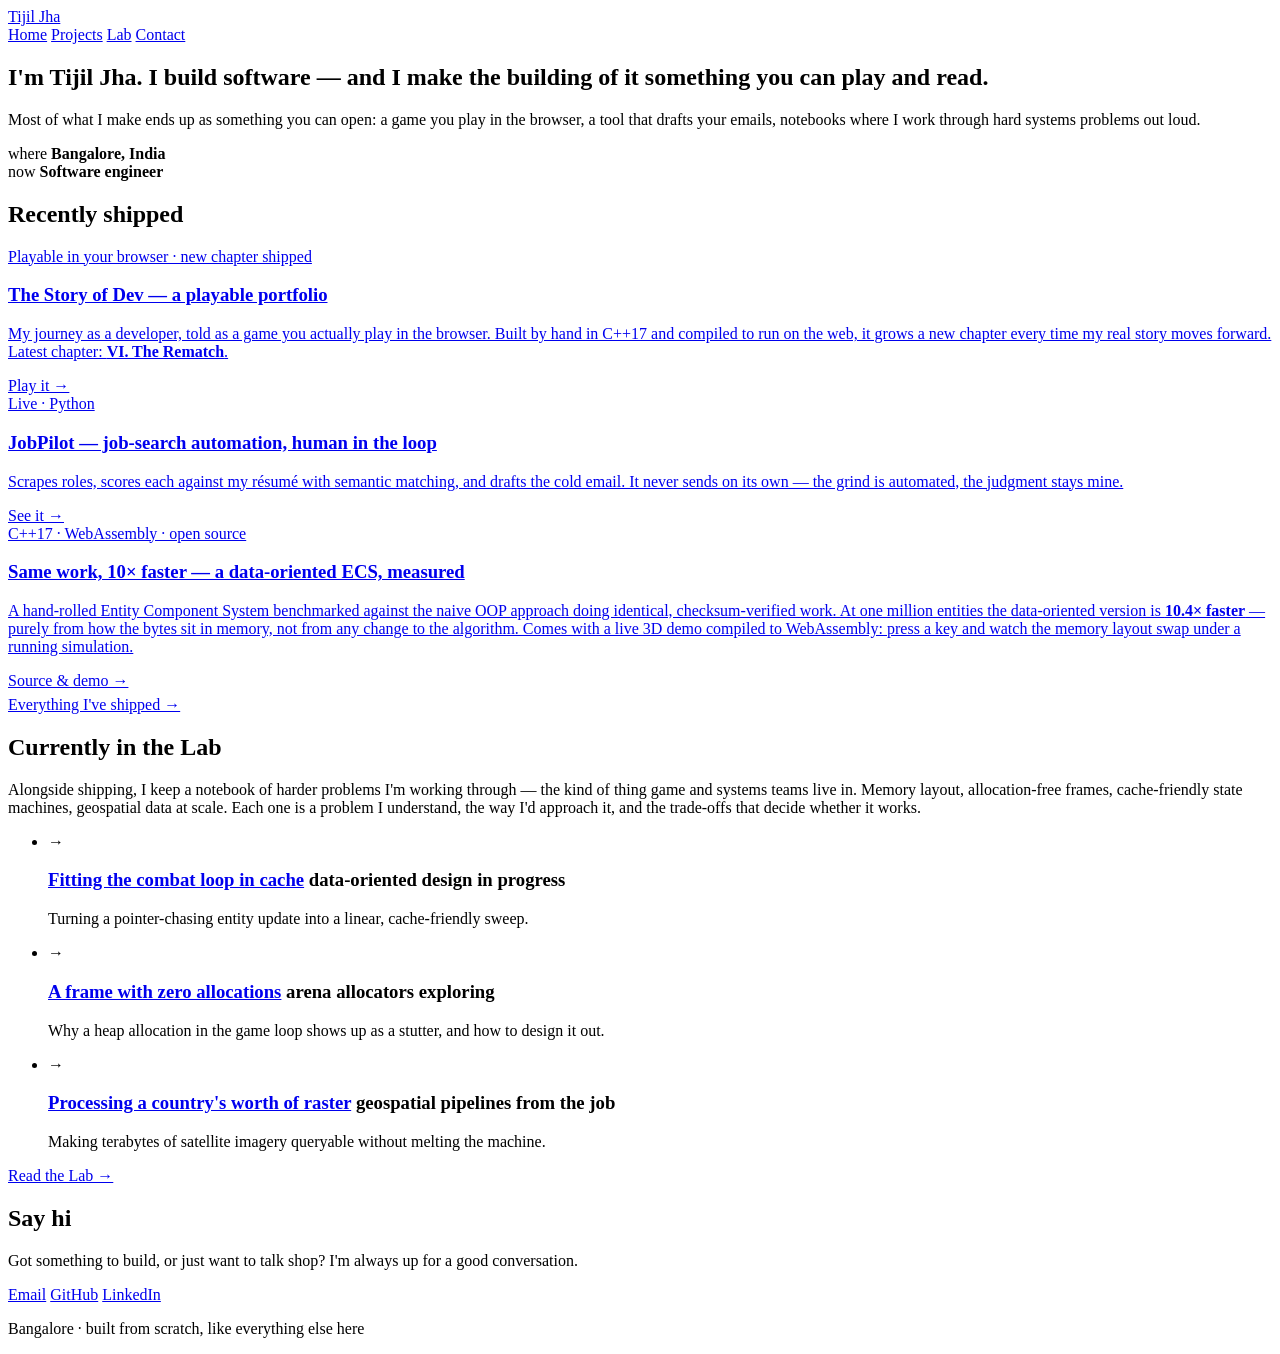
==== commit d2190e1e: "Add ECS benchmark as project 03 (home Recently Shipped + projects page) Co-Authored-By: Claude Sonne" ====
--- a/index.html
+++ b/index.html
@@ -3,93 +3,22 @@
 <head>
 <meta charset="utf-8">
 <meta name="viewport" content="width=device-width, initial-scale=1">
-<title>Tijil Jha — software engineer</title>
-<meta name="description" content="Tijil Jha — software engineer in Bangalore. I build products end to end: web platforms, desktop apps, and a game written from scratch in C++.">
+<title>Tijil Jha</title>
+<meta name="description" content="Tijil Jha — software engineer in Bangalore. I build products end to end, and turn the making of them into things you can play and read.">
 <link rel="preconnect" href="https://rsms.me/">
 <link rel="stylesheet" href="https://rsms.me/inter/inter.css">
-<style>
-  :root{
-    --bg:#fcfcfa; --text:#1a1a18; --dim:#6b6b66; --faint:#9c9c96;
-    --line:#e8e8e4; --accent:#c25e1e; --card:#f5f5f2;
-  }
-  @media (prefers-color-scheme: dark){
-    :root{ --bg:#101010; --text:#eaeae6; --dim:#9a9a94; --faint:#6e6e68;
-           --line:#242422; --accent:#e8834a; --card:#181816; }
-  }
-  *{box-sizing:border-box;margin:0;padding:0}
-  html{scroll-behavior:smooth}
-  body{
-    background:var(--bg); color:var(--text);
-    font-family:'Inter var',Inter,system-ui,-apple-system,sans-serif;
-    font-size:16px; line-height:1.75; -webkit-font-smoothing:antialiased;
-    font-feature-settings:'cv11','ss01';
-  }
-  .wrap{max-width:640px;margin:0 auto;padding:0 24px}
-  a{color:var(--text);text-decoration:underline;text-decoration-color:var(--faint);text-underline-offset:3px;transition:.15s}
-  a:hover{text-decoration-color:var(--accent);color:var(--accent)}
-
-  header{padding:56px 0 0}
-  header .row{display:flex;justify-content:space-between;align-items:baseline;flex-wrap:wrap;gap:8px}
-  header .name{font-weight:600;font-size:15px;letter-spacing:.2px}
-  nav{display:flex;gap:20px;font-size:14px;color:var(--dim)}
-  nav a{color:var(--dim);text-decoration:none}
-  nav a:hover{color:var(--accent)}
-
-  section{padding:44px 0 0}
-  h1{font-size:26px;font-weight:600;letter-spacing:-.3px;line-height:1.35;margin-bottom:18px}
-  h2{font-size:13px;font-weight:600;letter-spacing:2px;text-transform:uppercase;color:var(--faint);margin-bottom:26px}
-  p{color:var(--dim);margin-bottom:16px;max-width:60ch}
-  p strong,b{color:var(--text);font-weight:550}
-  .accent{color:var(--accent)}
-
-  /* projects */
-  .proj{list-style:none}
-  .proj li{display:grid;grid-template-columns:44px 1fr;gap:0 16px;padding:22px 0;border-top:1px solid var(--line)}
-  .proj li:last-child{border-bottom:1px solid var(--line)}
-  .proj .n{color:var(--faint);font-size:13px;font-variant-numeric:tabular-nums;padding-top:3px}
-  .proj h3{font-size:16px;font-weight:600;letter-spacing:-.1px;display:flex;align-items:baseline;gap:10px;flex-wrap:wrap}
-  .proj h3 .meta{font-weight:400;font-size:13px;color:var(--faint)}
-  .proj p{font-size:14.5px;margin:6px 0 8px}
-  .proj .links{font-size:13.5px;display:flex;gap:16px}
-
-  /* featured game card */
-  .feature{
-    display:block;border:1px solid var(--line);border-radius:10px;background:var(--card);
-    padding:26px 28px;margin:6px 0 34px;text-decoration:none;transition:.15s;
-  }
-  .feature:hover{border-color:var(--accent);color:inherit}
-  .feature .tag{font-size:12px;letter-spacing:1.5px;text-transform:uppercase;color:var(--accent);font-weight:600}
-  .feature h3{font-size:19px;font-weight:600;margin:8px 0 6px;letter-spacing:-.2px}
-  .feature p{font-size:14.5px;margin-bottom:10px}
-  .feature .cta{font-size:14px;color:var(--accent);font-weight:550}
-
-  /* interests + now */
-  .cols{display:grid;grid-template-columns:1fr 1fr;gap:12px 32px}
-  @media (max-width:560px){.cols{grid-template-columns:1fr}}
-  .cols div{font-size:14.5px;color:var(--dim);padding:10px 0;border-top:1px solid var(--line)}
-  .cols b{display:block;font-size:15px;margin-bottom:2px}
-
-  .now{list-style:none}
-  .now li{padding:14px 0;border-top:1px solid var(--line);font-size:14.5px;color:var(--dim)}
-  .now li:last-child{border-bottom:1px solid var(--line)}
-  .now b{color:var(--text)}
-  .now .st{font-size:12px;letter-spacing:1px;text-transform:uppercase;color:var(--accent);margin-left:8px}
-
-  footer{padding:56px 0 72px}
-  footer .links{display:flex;gap:22px;font-size:14.5px;flex-wrap:wrap}
-  footer .fine{color:var(--faint);font-size:13px;margin-top:28px}
-</style>
+<link rel="stylesheet" href="theme.css">
 </head>
 <body>
 
-<header>
+<header class="site">
   <div class="wrap">
     <div class="row">
-      <div class="name">Tijil Jha</div>
-      <nav>
-        <a href="#projects">Projects</a>
-        <a href="#interests">Interests</a>
-        <a href="#now">Now</a>
+      <a class="brand" href="index.html">Tijil&nbsp;Jha</a>
+      <nav class="main">
+        <a href="index.html" aria-current="page">Home</a>
+        <a href="projects.html">Projects</a>
+        <a href="lab.html">Lab</a>
         <a href="mailto:tijiljha8@gmail.com">Contact</a>
       </nav>
     </div>
@@ -98,123 +27,95 @@
 
 <section>
   <div class="wrap">
-    <h1>I'm a software engineer in Bangalore.<br>
-    I build products end to end — and&nbsp;occasionally, a game engine for&nbsp;fun.</h1>
-    <p>
-      By day I work on <strong>geospatial data platforms</strong> — React front-ends and Python
-      services on AWS that turn satellite data into things teams actually use. Outside of that
-      I ship my own products: desktop apps, automation pipelines, full web platforms, and a
-      game written from scratch in C++.
+    <h1>I'm Tijil Jha. I build software — and I make the building of it something you can <span class="light">play</span> and <span class="light">read</span>.</h1>
+    <p class="lead">
+      Most of what I make ends up as something you can open: a game you play in the browser,
+      a tool that drafts your emails, notebooks where I work through hard systems problems out loud.
     </p>
-    <p>
-      I don't box myself into one stack. I pick up whatever the problem needs, learn it fast,
-      and ship.
-    </p>
-  </div>
-</section>
 
-<section id="projects">
-  <div class="wrap">
-    <h2>Projects</h2>
-
-    <a class="feature" href="https://e33-parry-combat.vercel.app" target="_blank" rel="noopener">
-      <div class="tag">Featured · playable in your browser</div>
-      <h3>The Story of Dev — a game with no engine</h3>
-      <p>My story as a developer, told as a playable game. No Unity, no Unreal — rendering,
-      a frame-perfect parry combat system, flocking AI, and a story engine hand-written in
-      C++17 and compiled to WebAssembly.</p>
-      <div class="cta">Play it →</div>
-    </a>
-
-    <ul class="proj">
-      <li>
-        <span class="n">01</span>
-        <div>
-          <h3>OpenCluely <span class="meta">Electron · STT · LLMs</span></h3>
-          <p>A real-time meeting assistant that listens to whatever's on screen, transcribes it
-          live, and drops a clean summary with action items in your inbox — so you can be
-          present in the room instead of taking notes.</p>
-        </div>
-      </li>
-      <li>
-        <span class="n">02</span>
-        <div>
-          <h3>JobPilot <span class="meta">Python · embeddings · Gmail API</span></h3>
-          <p>Job-search automation with a human in the loop: scrapes roles, scores each one
-          against my résumé with semantic matching, and drafts the cold email. It never sends
-          on its own — judgment stays human, the grind gets automated.</p>
-          <div class="links"><a href="https://jobpilot-coral-nu.vercel.app" target="_blank" rel="noopener">Site →</a></div>
-        </div>
-      </li>
-      <li>
-        <span class="n">03</span>
-        <div>
-          <h3>WorkEthix <span class="meta">Next.js · Supabase · founding engineer</span></h3>
-          <p>An end-to-end hiring platform built from an empty repo as the first engineer —
-          a two-sided marketplace with employers and candidates onboarded and in real use.</p>
-          <div class="links"><a href="https://workethixrec.com/" target="_blank" rel="noopener">Live →</a> <a href="workethix.html">How it's built →</a></div>
-        </div>
-      </li>
-      <li>
-        <span class="n">04</span>
-        <div>
-          <h3>Geospatial data platform <span class="meta">React · Python · PostgreSQL · AWS</span></h3>
-          <p>Production GIS systems at scale: front-ends and services that make raw satellite
-          and boundary data queryable, visual, and reliable for daily use.</p>
-          <div class="links"><a href="gis.html">How it's built →</a></div>
-        </div>
-      </li>
-      <li>
-        <span class="n">05</span>
-        <div>
-          <h3>Game engine internals <span class="meta">C++17 · raylib · WASM</span></h3>
-          <p>The systems under the featured game: deterministic combat state machine, boids
-          flocking, dialog scripting, headless self-tests, emscripten build pipeline.</p>
-          <div class="links"><a href="tech.html">Read the source notes →</a></div>
-        </div>
-      </li>
-      <li>
-        <span class="n">06</span>
-        <div>
-          <h3>Smaller builds <span class="meta">earlier work</span></h3>
-          <p>A Shopify storefront extension shipped to a merchant's standards, and
-          <a href="https://crytofy.vercel.app/" target="_blank" rel="noopener">Cryptofy</a>,
-          a live crypto converter — where I first learned to wire third-party APIs into
-          something clean.</p>
-        </div>
-      </li>
-    </ul>
-  </div>
-</section>
-
-<section id="interests">
-  <div class="wrap">
-    <h2>What interests me</h2>
-    <div class="cols">
-      <div><b>Systems from scratch</b>Building the thing under the thing — engines, state machines, pipelines — instead of always reaching for a framework.</div>
-      <div><b>AI as a tool, not a toy</b>LLMs wired into real workflows: transcription, summarisation, matching. Products where the model disappears and the usefulness stays.</div>
-      <div><b>Human-in-the-loop automation</b>Automating the grind while keeping judgment human — the design principle behind JobPilot and OpenCluely.</div>
-      <div><b>Craft in small things</b>Frame-perfect parry windows, clean typography, fast cold starts. Details users feel before they can name them.</div>
+    <div class="nowcard">
+      <div class="item"><span class="k">where</span> <span><b>Bangalore, India</b></span></div>
+      <div class="item"><span class="k">now</span> <span><b>Software engineer</b></span></div>
     </div>
   </div>
 </section>
 
-<section id="now">
+<section>
   <div class="wrap">
-    <h2>Now — ideas I'm working on</h2>
-    <ul class="now">
-      <li><b>New acts for the game</b><span class="st">ongoing</span><br>Every time my real story moves forward, a new chapter ships in The Story of Dev.</li>
-      <li><b>Local-first meeting intelligence</b><span class="st">exploring</span><br>Pushing OpenCluely's transcription and summarisation on-device — private by default, no audio leaving the machine.</li>
-      <li><b>An agent that maintains itself</b><span class="st">sketching</span><br>Extending JobPilot from drafting emails to tracking replies and follow-ups — a pipeline that closes its own loop.</li>
-    </ul>
+    <h2 class="sec">Recently shipped</h2>
+
+    <a class="feature" href="https://e33-parry-combat.vercel.app" target="_blank" rel="noopener">
+      <div class="kick">Playable in your browser · new chapter shipped</div>
+      <h3>The Story of Dev — a playable portfolio</h3>
+      <p>My journey as a developer, told as a game you actually play in the browser. Built by
+      hand in C++17 and compiled to run on the web, it grows a new chapter every time my real
+      story moves forward. Latest chapter: <b>VI. The Rematch</b>.</p>
+      <div class="cta">Play it →</div>
+    </a>
+
+    <a class="feature" href="https://jobpilot-coral-nu.vercel.app" target="_blank" rel="noopener">
+      <div class="kick">Live · Python</div>
+      <h3>JobPilot — job-search automation, human in the loop</h3>
+      <p>Scrapes roles, scores each against my résumé with semantic matching, and drafts the
+      cold email. It never sends on its own — the grind is automated, the judgment stays mine.</p>
+      <div class="cta">See it →</div>
+    </a>
+
+    <a class="feature" href="https://github.com/Tijil8/ecs-benchmark" target="_blank" rel="noopener">
+      <div class="kick">C++17 · WebAssembly · open source</div>
+      <h3>Same work, 10× faster — a data-oriented ECS, measured</h3>
+      <p>A hand-rolled Entity Component System benchmarked against the naive OOP approach doing
+      identical, checksum-verified work. At one million entities the data-oriented version is
+      <b>10.4× faster</b> — purely from how the bytes sit in memory, not from any change to the
+      algorithm. Comes with a live 3D demo compiled to WebAssembly: press a key and watch the
+      memory layout swap under a running simulation.</p>
+      <div class="cta">Source &amp; demo →</div>
+    </a>
+
+    <p style="margin-top:6px"><a href="projects.html">Everything I've shipped →</a></p>
   </div>
 </section>
 
-<footer>
+<section>
   <div class="wrap">
-    <h2>Contact</h2>
-    <p>Open to product companies and game studios. The fastest way to see how I work is to
-    <a href="https://e33-parry-combat.vercel.app" target="_blank" rel="noopener">play the game</a>.</p>
+    <h2 class="sec">Currently in the Lab</h2>
+    <p>
+      Alongside shipping, I keep a notebook of harder problems I'm working through — the kind of
+      thing game and systems teams live in. Memory layout, allocation-free frames, cache-friendly
+      state machines, geospatial data at scale. Each one is a problem I understand, the way I'd
+      approach it, and the trade-offs that decide whether it works.
+    </p>
+    <ul class="rows">
+      <li>
+        <span class="n">→</span>
+        <div>
+          <h3><a href="lab-cache.html">Fitting the combat loop in cache</a> <span class="meta">data-oriented design</span> <span class="status">in&nbsp;progress</span></h3>
+          <p>Turning a pointer-chasing entity update into a linear, cache-friendly sweep.</p>
+        </div>
+      </li>
+      <li>
+        <span class="n">→</span>
+        <div>
+          <h3><a href="lab-alloc.html">A frame with zero allocations</a> <span class="meta">arena allocators</span> <span class="status">exploring</span></h3>
+          <p>Why a heap allocation in the game loop shows up as a stutter, and how to design it out.</p>
+        </div>
+      </li>
+      <li>
+        <span class="n">→</span>
+        <div>
+          <h3><a href="lab-raster.html">Processing a country's worth of raster</a> <span class="meta">geospatial pipelines</span> <span class="status">from&nbsp;the&nbsp;job</span></h3>
+          <p>Making terabytes of satellite imagery queryable without melting the machine.</p>
+        </div>
+      </li>
+    </ul>
+    <p style="margin-top:8px"><a href="lab.html">Read the Lab →</a></p>
+  </div>
+</section>
+
+<footer class="site" id="contact">
+  <div class="wrap">
+    <h2 class="sec">Say hi</h2>
+    <p>Got something to build, or just want to talk shop? I'm always up for a good conversation.</p>
     <div class="links">
       <a href="mailto:tijiljha8@gmail.com">Email</a>
       <a href="https://github.com/tijiljha" target="_blank" rel="noopener">GitHub</a>
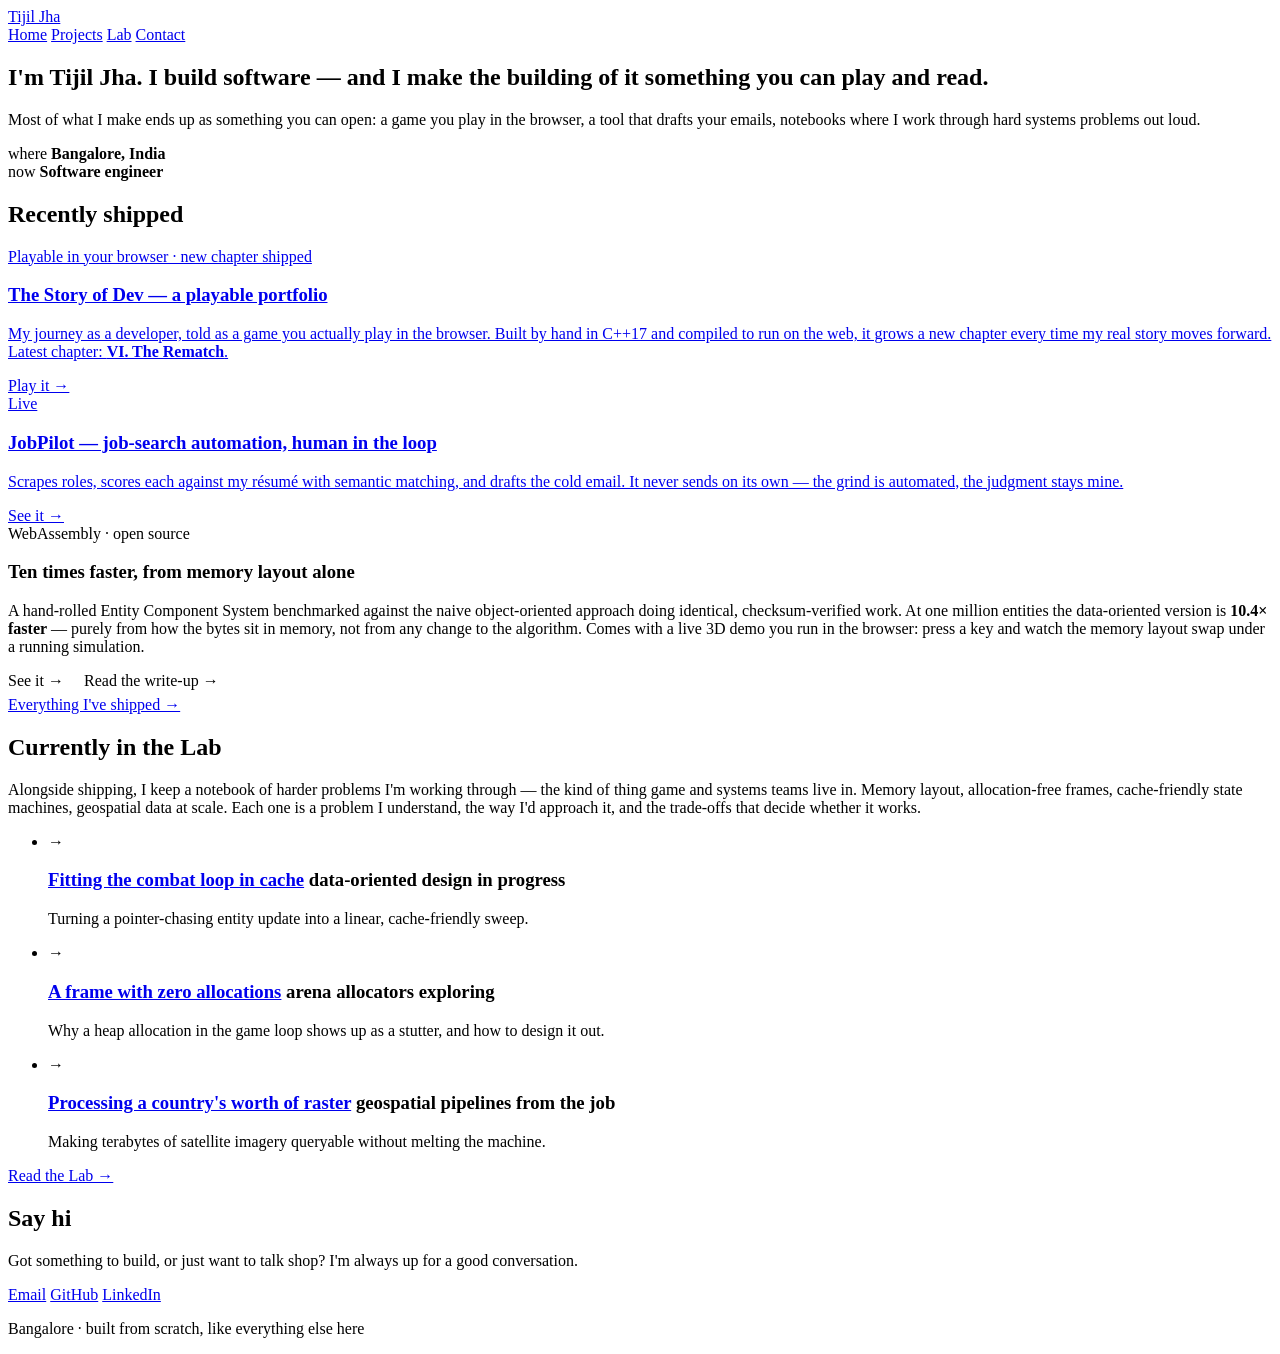
==== commit 05901243: "Retitle ECS card, drop language tags, add detailed Lab write-up - New headline "Ten times faster, fr" ====
--- a/index.html
+++ b/index.html
@@ -54,23 +54,26 @@
     </a>
 
     <a class="feature" href="https://jobpilot-coral-nu.vercel.app" target="_blank" rel="noopener">
-      <div class="kick">Live · Python</div>
+      <div class="kick">Live</div>
       <h3>JobPilot — job-search automation, human in the loop</h3>
       <p>Scrapes roles, scores each against my résumé with semantic matching, and drafts the
       cold email. It never sends on its own — the grind is automated, the judgment stays mine.</p>
       <div class="cta">See it →</div>
     </a>
 
-    <a class="feature" href="https://github.com/Tijil8/ecs-benchmark" target="_blank" rel="noopener">
-      <div class="kick">C++17 · WebAssembly · open source</div>
-      <h3>Same work, 10× faster — a data-oriented ECS, measured</h3>
-      <p>A hand-rolled Entity Component System benchmarked against the naive OOP approach doing
-      identical, checksum-verified work. At one million entities the data-oriented version is
-      <b>10.4× faster</b> — purely from how the bytes sit in memory, not from any change to the
-      algorithm. Comes with a live 3D demo compiled to WebAssembly: press a key and watch the
+    <div class="feature">
+      <div class="kick">WebAssembly · open source</div>
+      <h3>Ten times faster, from memory layout alone</h3>
+      <p>A hand-rolled Entity Component System benchmarked against the naive object-oriented
+      approach doing identical, checksum-verified work. At one million entities the data-oriented
+      version is <b>10.4× faster</b> — purely from how the bytes sit in memory, not from any change
+      to the algorithm. Comes with a live 3D demo you run in the browser: press a key and watch the
       memory layout swap under a running simulation.</p>
-      <div class="cta">Source &amp; demo →</div>
-    </a>
+      <div class="cta" style="display:flex;gap:20px;flex-wrap:wrap">
+        <a href="https://ecs-benchmark.vercel.app/" target="_blank" rel="noopener" style="text-decoration:none;color:var(--accent)">See it →</a>
+        <a href="lab-ecs.html" style="text-decoration:none;color:var(--accent)">Read the write-up →</a>
+      </div>
+    </div>
 
     <p style="margin-top:6px"><a href="projects.html">Everything I've shipped →</a></p>
   </div>
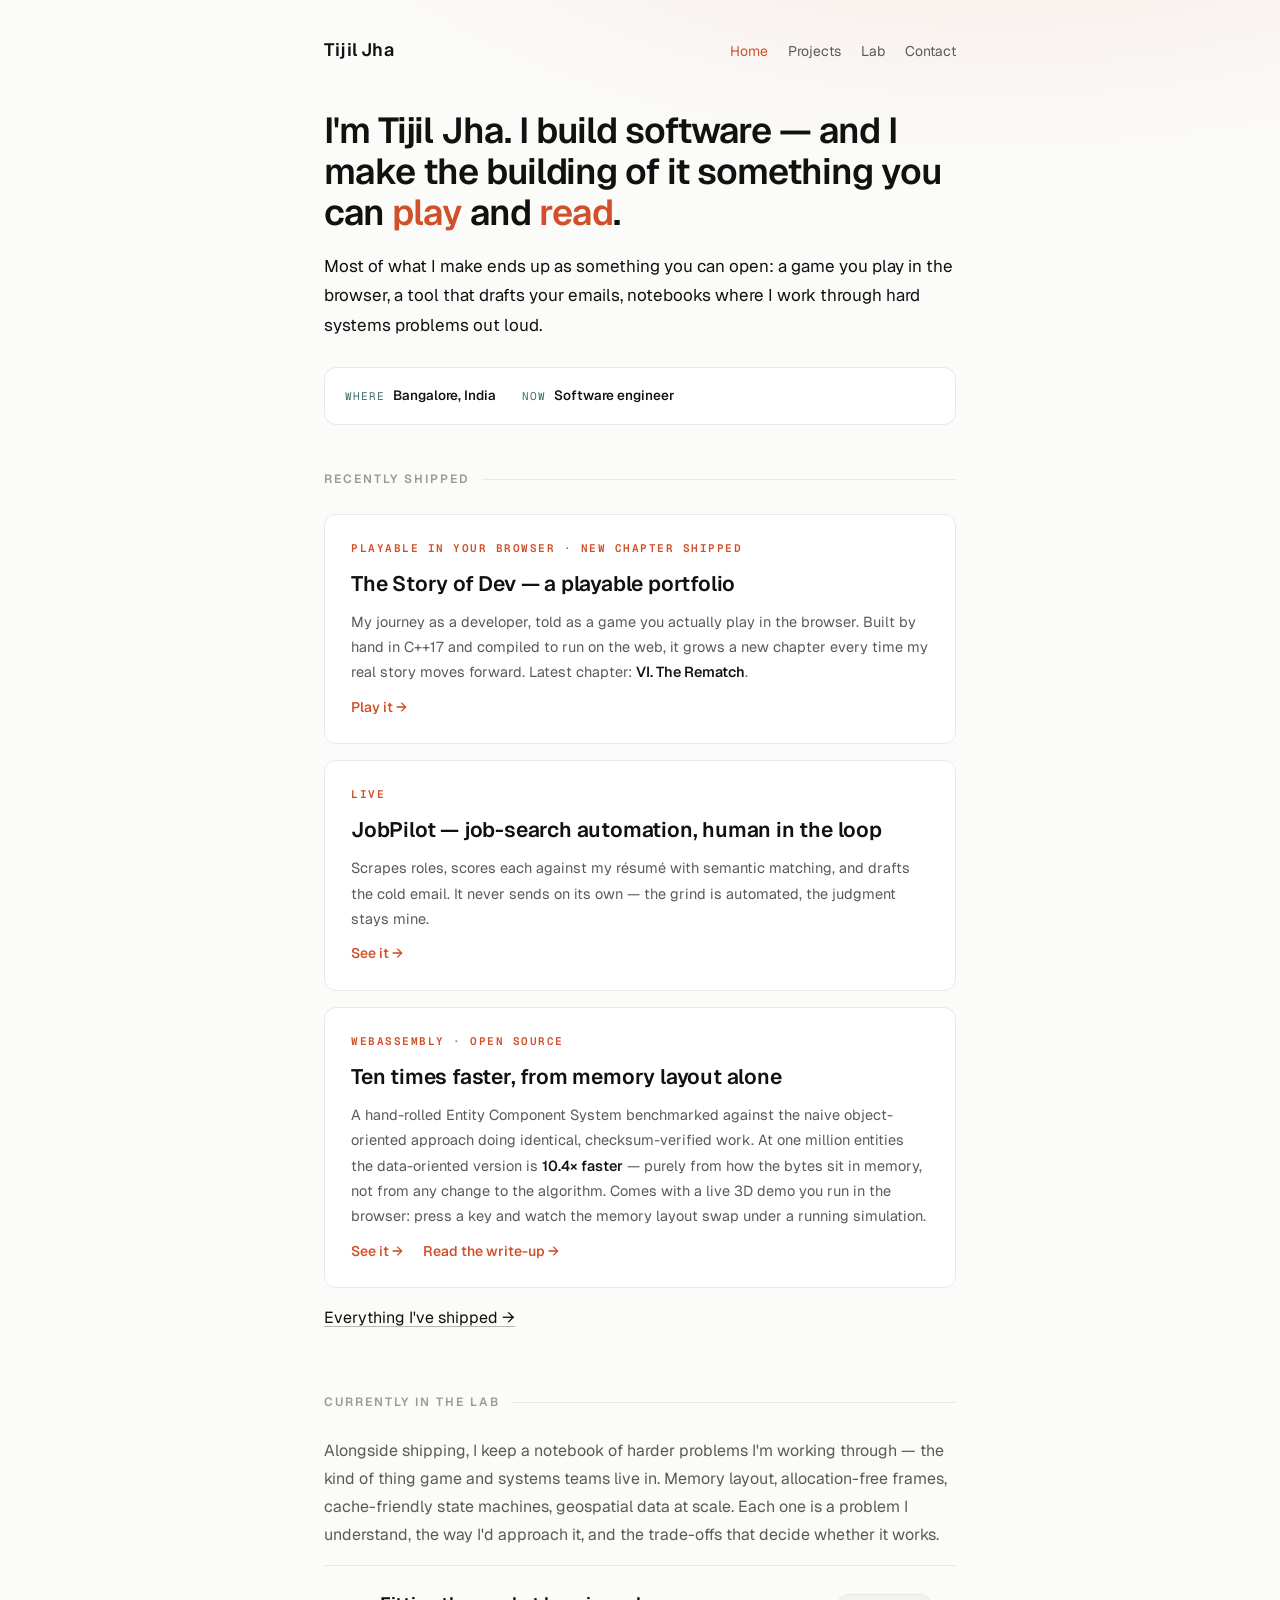
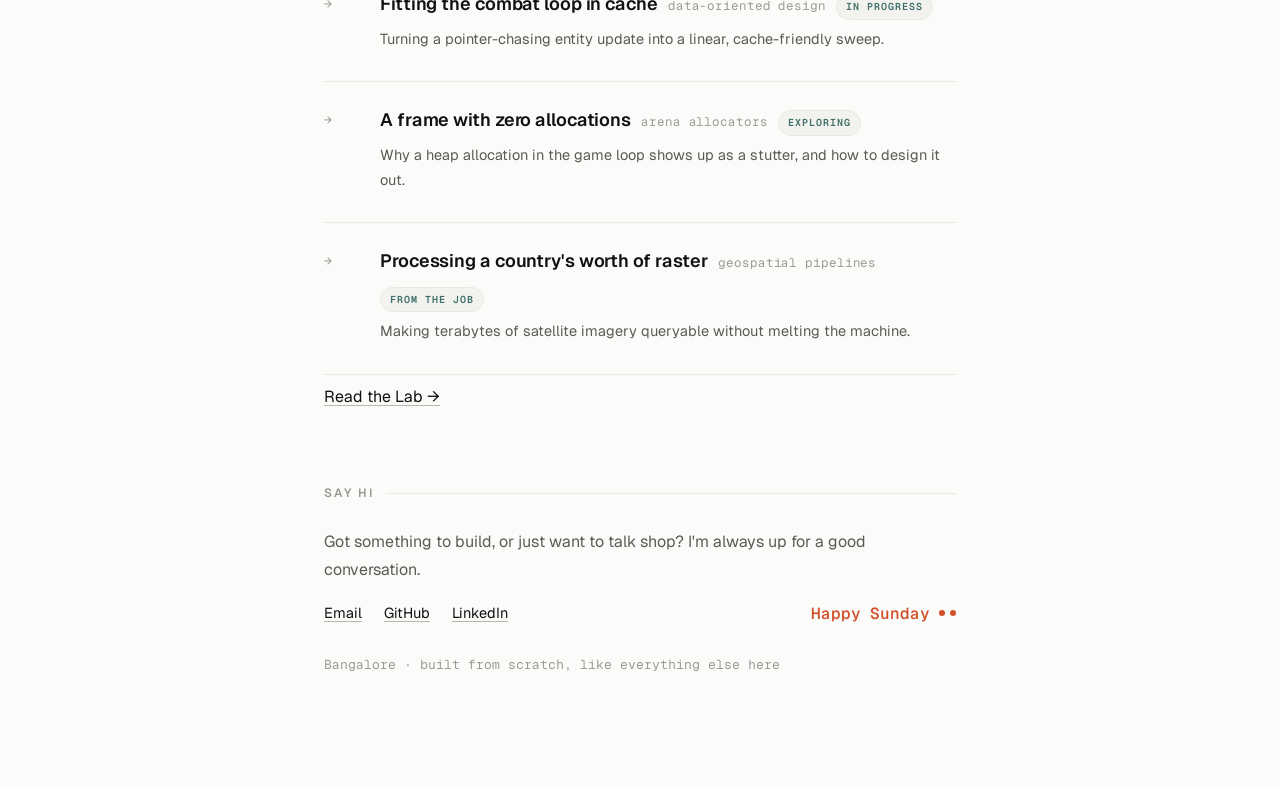
==== commit c5579eca: "Add animated Happy [weekday] wink greeting to footer Auto-updates by day; sits right of LinkedIn, ac" ====
--- a/index.html
+++ b/index.html
@@ -123,10 +123,26 @@
       <a href="mailto:tijiljha8@gmail.com">Email</a>
       <a href="https://github.com/tijiljha" target="_blank" rel="noopener">GitHub</a>
       <a href="https://www.linkedin.com/in/tijil-jha-8844722a5" target="_blank" rel="noopener">LinkedIn</a>
+      <span class="greet">Happy <span id="weekday">Day</span><span class="wink" aria-hidden="true"><i></i><i class="r"></i></span></span>
     </div>
     <p class="fine">Bangalore · built from scratch, like everything else here</p>
   </div>
 </footer>
 
+<style>
+  .greet{font-family:var(--mono);font-size:16px;color:var(--accent);font-weight:550;
+         margin-left:auto;display:inline-flex;align-items:center;gap:9px}
+  .wink{display:inline-flex;align-items:center;gap:5px;padding-bottom:2px}
+  .wink i{width:6px;height:6px;border-radius:50%;background:var(--accent);
+          display:inline-block;transform-origin:center}
+  .wink i.r{animation:wink 3.4s ease-in-out infinite}
+  @keyframes wink{0%,86%,100%{transform:scaleY(1)}90%,95%{transform:scaleY(.14)}}
+  @media (prefers-reduced-motion:reduce){.wink i.r{animation:none}}
+</style>
+<script>
+  document.getElementById('weekday').textContent =
+    new Date().toLocaleDateString('en-US', { weekday: 'long' });
+</script>
+
 </body>
 </html>
--- a/theme.css
+++ b/theme.css
@@ -0,0 +1,143 @@
+/* ============================================================
+   Tijil Jha — portfolio theme (single, clean skin)
+   Warm paper + ink, rust accent, muted teal secondary.
+   Display: Fraunces (serif) · Body: Inter.
+   ============================================================ */
+@import url('https://fonts.googleapis.com/css2?family=Geist:wght@400;500;600;700&family=Geist+Mono:wght@400;500&display=swap');
+
+:root{
+  --bg:#fbfbfa; --text:#111110; --dim:#5a5a57; --faint:#9a9a96;
+  --line:#e9e9e6; --accent:#d1502a; --accent2:#3f6f6a; --card:#ffffff;
+  --tagbg:#f2f2ef;
+  --mono:'Geist Mono',ui-monospace,"SF Mono",Menlo,Consolas,monospace;
+  --sans:'Geist',system-ui,-apple-system,'Segoe UI',sans-serif;
+  --serif:'Geist',system-ui,sans-serif;
+  --radius:12px;
+}
+@media (prefers-color-scheme: dark){
+  :root{ --bg:#0a0a0a; --text:#ededeb; --dim:#a1a19c; --faint:#6a6a66;
+         --line:#232320; --accent:#f06d43; --accent2:#79b3a9; --card:#131311;
+         --tagbg:#1a1a17; }
+}
+
+*{box-sizing:border-box;margin:0;padding:0}
+html{scroll-behavior:smooth}
+body{
+  background:var(--bg);
+  background-image:radial-gradient(1100px 520px at 78% -8%, color-mix(in srgb, var(--accent) 12%, transparent), transparent 70%);
+  color:var(--text);
+  font-family:var(--sans); font-size:16px; line-height:1.75;
+  -webkit-font-smoothing:antialiased; font-feature-settings:'cv11','ss01';
+}
+.wrap{max-width:680px;margin:0 auto;padding:0 24px}
+a{color:var(--text);text-decoration:underline;text-decoration-color:color-mix(in srgb,var(--faint) 70%,transparent);text-underline-offset:3px;transition:.15s}
+a:hover{color:var(--accent);text-decoration-color:var(--accent)}
+.accent{color:var(--accent)}
+
+/* header / nav */
+header.site{padding:34px 0 0}
+header.site .row{display:flex;justify-content:space-between;align-items:baseline;flex-wrap:wrap;gap:12px}
+.brand{font-family:var(--serif);font-weight:600;font-size:18px;letter-spacing:.2px;text-decoration:none;color:var(--text)}
+nav.main{display:flex;gap:20px;font-size:14px;align-items:center}
+nav.main a{color:var(--dim);text-decoration:none}
+nav.main a:hover,nav.main a[aria-current]{color:var(--accent)}
+
+/* now / status strip */
+.nowcard{display:flex;flex-wrap:wrap;gap:8px 26px;background:var(--card);border:1px solid var(--line);
+  border-radius:var(--radius);padding:16px 20px;margin:26px 0 0}
+.nowcard .item{font-size:13.5px;color:var(--dim);display:flex;gap:8px;align-items:baseline}
+.nowcard .k{color:var(--accent2);font-family:var(--mono);font-size:11px;letter-spacing:1px;text-transform:uppercase}
+.nowcard .item b{color:var(--text);font-weight:550}
+
+/* headings / text */
+section{padding:44px 0 0}
+h1{font-family:var(--serif);font-size:36px;font-weight:600;letter-spacing:-1px;line-height:1.15;margin-bottom:18px}
+h1 .light{color:var(--accent);font-weight:600}
+h2.sec{font-size:12px;font-weight:600;letter-spacing:2px;text-transform:uppercase;color:var(--faint);margin-bottom:24px;display:flex;align-items:center;gap:12px}
+h2.sec::after{content:"";flex:1;height:1px;background:var(--line)}
+p{color:var(--dim);margin-bottom:16px;max-width:64ch}
+p strong,b{color:var(--text);font-weight:550}
+.lead{font-size:17px;color:var(--text)}
+
+/* feature card */
+.feature{display:block;border:1px solid var(--line);border-radius:var(--radius);background:var(--card);
+  padding:24px 26px;margin:0 0 16px;text-decoration:none;transition:.18s}
+.feature:hover{border-color:var(--accent);transform:translateY(-2px)}
+.feature .kick{font-family:var(--mono);font-size:11px;letter-spacing:1.5px;text-transform:uppercase;color:var(--accent);font-weight:600}
+.feature h3{font-family:var(--serif);font-size:21px;font-weight:600;margin:8px 0 6px;letter-spacing:-.2px;color:var(--text)}
+.feature p{font-size:14.5px;margin-bottom:10px}
+.feature .cta{font-size:14px;color:var(--accent);font-weight:550}
+
+/* rows list */
+ul.rows{list-style:none}
+ul.rows li{display:grid;grid-template-columns:40px 1fr;gap:0 16px;padding:22px 0;border-top:1px solid var(--line)}
+ul.rows li:last-child{border-bottom:1px solid var(--line)}
+ul.rows .n{color:var(--faint);font-family:var(--mono);font-size:13px;font-variant-numeric:tabular-nums;padding-top:5px}
+ul.rows h3{font-family:var(--serif);font-size:18px;font-weight:600;letter-spacing:-.1px;display:flex;align-items:baseline;gap:10px;flex-wrap:wrap;color:var(--text)}
+ul.rows h3 a{text-decoration:none;color:var(--text)}
+ul.rows h3 a:hover{color:var(--accent)}
+ul.rows h3 .meta{font-weight:400;font-size:12.5px;color:var(--faint);font-family:var(--mono)}
+ul.rows p{font-size:14.5px;margin:6px 0 8px}
+ul.rows .links{font-size:13.5px;display:flex;gap:16px}
+
+/* status pill */
+.status{font-family:var(--mono);font-size:10px;letter-spacing:1px;text-transform:uppercase;
+  padding:3px 9px;border:1px solid var(--line);border-radius:20px;color:var(--accent2);background:var(--tagbg)}
+
+/* tags */
+.tags{display:flex;gap:8px;flex-wrap:wrap;margin:16px 0 0}
+.tag{font-size:11.5px;color:var(--dim);background:var(--tagbg);border:1px solid var(--line);border-radius:20px;padding:4px 12px;letter-spacing:.3px}
+
+/* doc / article pages */
+.backlink{display:inline-block;color:var(--faint);font-family:var(--mono);font-size:12px;letter-spacing:1px;margin:30px 0 0;text-decoration:none}
+.backlink:hover{color:var(--accent)}
+.doc h1{margin:22px 0 10px}
+.doc .meta{font-family:var(--mono);font-size:12px;color:var(--faint);letter-spacing:.5px;margin-bottom:8px;display:flex;gap:12px;align-items:center;flex-wrap:wrap}
+.doc h2{font-family:var(--sans);font-size:12px;font-weight:600;letter-spacing:1.5px;text-transform:uppercase;color:var(--accent);margin:34px 0 10px}
+.doc p{font-size:15.5px}
+.doc ul{list-style:none;margin:8px 0 16px}
+.doc ul li{position:relative;padding:6px 0 6px 22px;color:var(--dim);font-size:15px;max-width:64ch}
+.doc ul li::before{content:"—";position:absolute;left:0;color:var(--accent)}
+.doc .callout{border-left:2px solid var(--accent);background:var(--card);border-radius:0 var(--radius) var(--radius) 0;
+  padding:14px 18px;margin:18px 0;font-size:14.5px;color:var(--dim)}
+.pipeline{display:flex;flex-wrap:wrap;gap:8px;align-items:center;margin:16px 0 20px}
+.pipeline .stage{background:var(--card);border:1px solid var(--line);border-radius:8px;padding:8px 13px;font-size:12.5px;color:var(--text);font-family:var(--mono)}
+.pipeline .arrow{color:var(--accent)}
+.metrics{display:grid;grid-template-columns:repeat(4,1fr);gap:12px;margin:22px 0 8px}
+.metric{background:var(--card);border:1px solid var(--line);border-radius:var(--radius);padding:16px;text-align:center}
+.metric .n{font-family:var(--serif);color:var(--accent);font-size:19px}
+.metric .l{color:var(--faint);font-size:10.5px;letter-spacing:1px;text-transform:uppercase;margin-top:6px}
+@media(max-width:560px){.metrics{grid-template-columns:1fr 1fr}}
+
+/* ---- documentation layout: breadcrumb + sticky TOC ---- */
+.crumb{font-family:var(--mono);font-size:12.5px;color:var(--faint);letter-spacing:.2px;
+  display:flex;gap:8px;flex-wrap:wrap;max-width:1000px;margin:26px auto 0;padding:0 24px}
+.crumb a{color:var(--faint);text-decoration:none}
+.crumb a:hover{color:var(--accent)}
+.crumb .here{color:var(--text)}
+.doclayout{max-width:1000px;margin:0 auto;padding:0 24px;display:grid;
+  grid-template-columns:210px 1fr;gap:52px;align-items:start}
+.doclayout .doc{padding-top:14px;min-width:0}
+.doclayout .doc h1{margin-top:6px}
+.toc{position:sticky;top:34px;padding-top:28px}
+.toc-h{font-size:11px;letter-spacing:1.5px;text-transform:uppercase;color:var(--faint);margin-bottom:14px}
+#toc{display:flex;flex-direction:column;border-left:1px solid var(--line)}
+.toc-link{font-size:13px;color:var(--dim);text-decoration:none;padding:6px 0 6px 16px;
+  margin-left:-1px;border-left:2px solid transparent;line-height:1.35;transition:.12s}
+.toc-link:hover{color:var(--text)}
+.toc-link.active{color:var(--accent);border-left-color:var(--accent)}
+@media(max-width:820px){
+  .doclayout{grid-template-columns:1fr;max-width:680px;gap:0}
+  .crumb{max-width:680px}
+  .toc{display:none}
+}
+
+/* let's chat button */
+.chatbtn{display:inline-block;background:var(--accent);color:#fff;text-decoration:none;
+  font-size:14.5px;font-weight:500;padding:11px 22px;border-radius:999px;margin:6px 0 26px;transition:.15s}
+.chatbtn:hover{color:#fff;filter:brightness(1.08);transform:translateY(-1px)}
+
+/* footer */
+footer.site{padding:56px 0 96px}
+footer.site .links{display:flex;gap:22px;font-size:14.5px;flex-wrap:wrap}
+footer.site .fine{color:var(--faint);font-size:13px;margin-top:26px;font-family:var(--mono)}
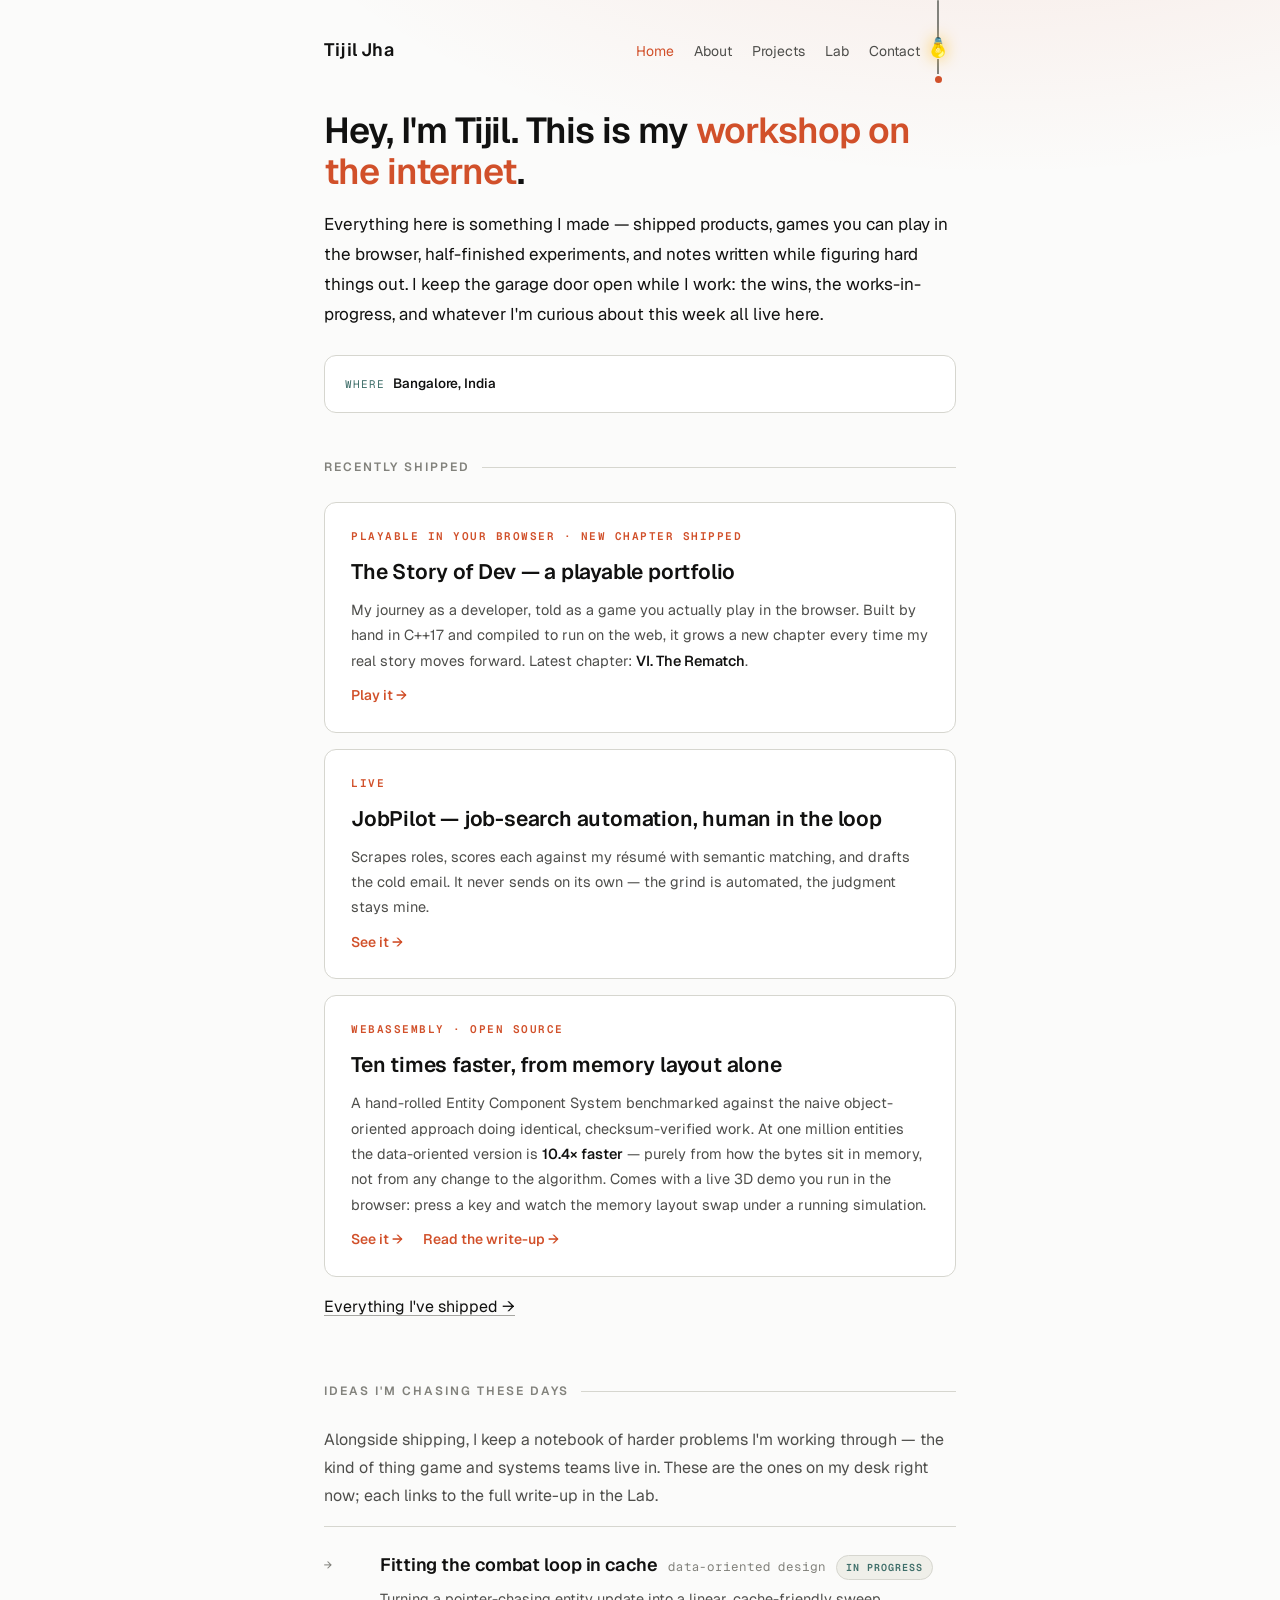
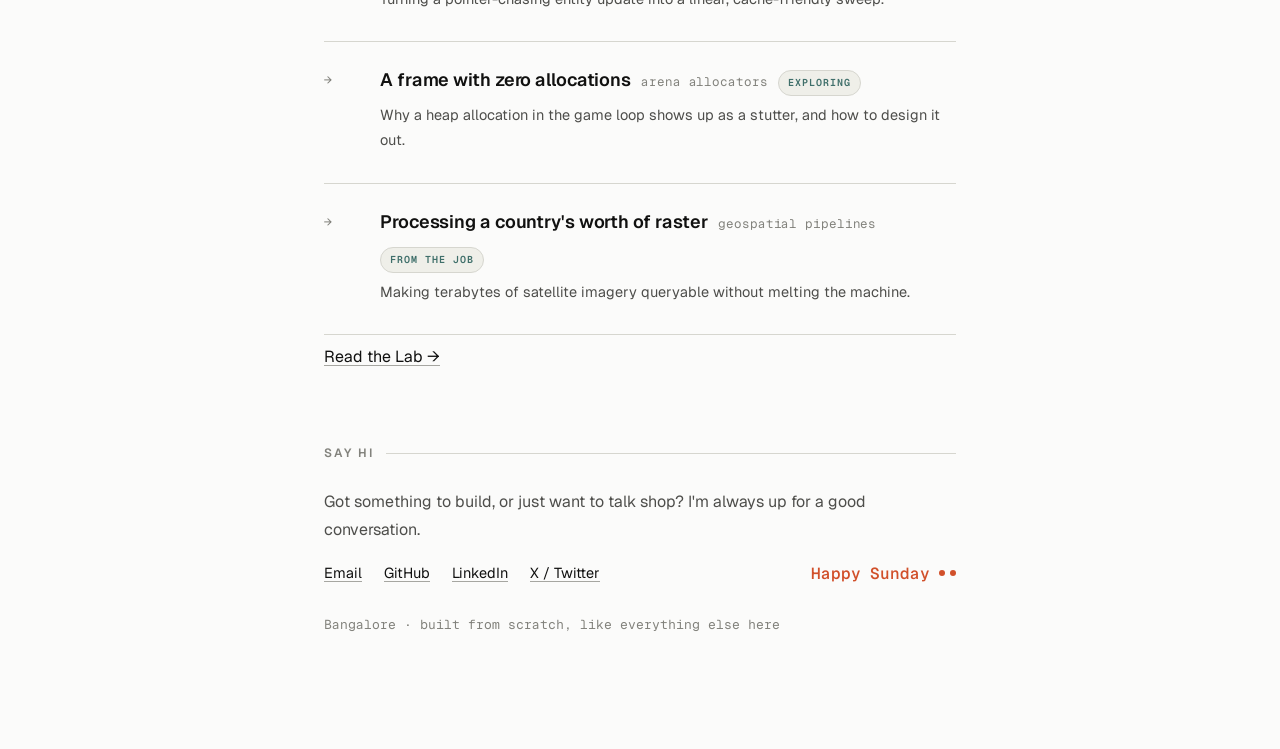
==== commit 7366c92b: "Add About page, light/dark theme with pull-cord bulb, ECS project, personal touch - New about.html w" ====
--- a/index.html
+++ b/index.html
@@ -8,6 +8,7 @@
 <link rel="preconnect" href="https://rsms.me/">
 <link rel="stylesheet" href="https://rsms.me/inter/inter.css">
 <link rel="stylesheet" href="theme.css">
+<script src="theme.js"></script>
 </head>
 <body>
 
@@ -17,9 +18,11 @@
       <a class="brand" href="index.html">Tijil&nbsp;Jha</a>
       <nav class="main">
         <a href="index.html" aria-current="page">Home</a>
+        <a href="about.html">About</a>
         <a href="projects.html">Projects</a>
         <a href="lab.html">Lab</a>
         <a href="mailto:tijiljha8@gmail.com">Contact</a>
+        <button class="pullbulb" onclick="pullBulb(this)" aria-label="Toggle the lights" title="Pull the cord"><span class="pb-wire"></span><span class="pb-bulb">💡</span><span class="pb-cord"></span><span class="pb-knob"></span></button>
       </nav>
     </div>
   </div>
@@ -27,15 +30,16 @@
 
 <section>
   <div class="wrap">
-    <h1>I'm Tijil Jha. I build software — and I make the building of it something you can <span class="light">play</span> and <span class="light">read</span>.</h1>
+    <h1>Hey, I'm Tijil. This is my <span class="light">workshop on the internet</span>.</h1>
     <p class="lead">
-      Most of what I make ends up as something you can open: a game you play in the browser,
-      a tool that drafts your emails, notebooks where I work through hard systems problems out loud.
+      Everything here is something I made — shipped products, games you can play in the browser,
+      half-finished experiments, and notes written while figuring hard things out. I keep the
+      garage door open while I work: the wins, the works-in-progress, and whatever I'm
+      curious about this week all live here.
     </p>
 
     <div class="nowcard">
       <div class="item"><span class="k">where</span> <span><b>Bangalore, India</b></span></div>
-      <div class="item"><span class="k">now</span> <span><b>Software engineer</b></span></div>
     </div>
   </div>
 </section>
@@ -81,12 +85,11 @@
 
 <section>
   <div class="wrap">
-    <h2 class="sec">Currently in the Lab</h2>
+    <h2 class="sec">Ideas I'm chasing these days</h2>
     <p>
       Alongside shipping, I keep a notebook of harder problems I'm working through — the kind of
-      thing game and systems teams live in. Memory layout, allocation-free frames, cache-friendly
-      state machines, geospatial data at scale. Each one is a problem I understand, the way I'd
-      approach it, and the trade-offs that decide whether it works.
+      thing game and systems teams live in. These are the ones on my desk right now; each links
+      to the full write-up in the Lab.
     </p>
     <ul class="rows">
       <li>
@@ -123,6 +126,7 @@
       <a href="mailto:tijiljha8@gmail.com">Email</a>
       <a href="https://github.com/tijiljha" target="_blank" rel="noopener">GitHub</a>
       <a href="https://www.linkedin.com/in/tijil-jha-8844722a5" target="_blank" rel="noopener">LinkedIn</a>
+      <a href="https://x.com/TijilJha283574" target="_blank" rel="noopener">X&nbsp;/&nbsp;Twitter</a>
       <span class="greet">Happy <span id="weekday">Day</span><span class="wink" aria-hidden="true"><i></i><i class="r"></i></span></span>
     </div>
     <p class="fine">Bangalore · built from scratch, like everything else here</p>
--- a/theme.css
+++ b/theme.css
@@ -6,18 +6,60 @@
 @import url('https://fonts.googleapis.com/css2?family=Geist:wght@400;500;600;700&family=Geist+Mono:wght@400;500&display=swap');
 
 :root{
-  --bg:#fbfbfa; --text:#111110; --dim:#5a5a57; --faint:#9a9a96;
-  --line:#e9e9e6; --accent:#d1502a; --accent2:#3f6f6a; --card:#ffffff;
-  --tagbg:#f2f2ef;
+  --bg:#fbfbfa; --text:#111110; --dim:#4e4e4b; --faint:#82827c;
+  --line:#d6d6cf; --accent:#d1502a; --accent2:#3f6f6a; --card:#ffffff;
+  --tagbg:#efefe9;
   --mono:'Geist Mono',ui-monospace,"SF Mono",Menlo,Consolas,monospace;
   --sans:'Geist',system-ui,-apple-system,'Segoe UI',sans-serif;
   --serif:'Geist',system-ui,sans-serif;
   --radius:12px;
 }
+/* dark theme — applied by system preference, unless user chose light */
 @media (prefers-color-scheme: dark){
-  :root{ --bg:#0a0a0a; --text:#ededeb; --dim:#a1a19c; --faint:#6a6a66;
-         --line:#232320; --accent:#f06d43; --accent2:#79b3a9; --card:#131311;
-         --tagbg:#1a1a17; }
+  :root:not([data-theme="light"]){
+    --bg:#0a0a0a; --text:#ededeb; --dim:#a1a19c; --faint:#6a6a66;
+    --line:#232320; --accent:#f06d43; --accent2:#79b3a9; --card:#131311;
+    --tagbg:#1a1a17; }
+}
+/* dark theme — applied by explicit user choice */
+:root[data-theme="dark"]{
+  --bg:#0a0a0a; --text:#ededeb; --dim:#a1a19c; --faint:#6a6a66;
+  --line:#232320; --accent:#f06d43; --accent2:#79b3a9; --card:#131311;
+  --tagbg:#1a1a17; }
+
+/* theme toggle — a bulb hanging from the ceiling on a wire, with a pull-cord.
+   Pull the cord: lights on = white theme, lights off = dark theme. */
+header.site .wrap{position:relative}
+nav.main{margin-right:36px}
+.pullbulb{position:absolute;top:-34px;right:24px;background:none;border:none;cursor:pointer;
+  display:flex;flex-direction:column;align-items:center;padding:0 6px;z-index:50}
+.pullbulb .pb-wire{width:2px;height:38px;background:var(--faint);border-radius:1px}
+.pullbulb .pb-bulb{font-size:19px;line-height:1;transform:rotate(180deg);
+  filter:drop-shadow(0 0 8px rgba(255,195,55,.95));transition:filter .3s}   /* ON (light theme) */
+.pullbulb .pb-cord{width:1.5px;height:15px;background:var(--faint);transform-origin:top;margin-top:2px}
+.pullbulb .pb-knob{width:7px;height:7px;border-radius:50%;background:var(--accent);margin-top:2px;
+  transition:transform .1s}
+.pullbulb:hover .pb-knob{transform:translateY(2px)}
+/* bulb OFF in dark theme — still clearly visible, just unlit */
+:root[data-theme="dark"] .pullbulb .pb-bulb{
+  filter:grayscale(1) brightness(.85) contrast(1.15) drop-shadow(0 0 2px rgba(255,255,255,.35))}
+:root[data-theme="dark"] .pullbulb .pb-wire,
+:root[data-theme="dark"] .pullbulb .pb-cord{background:#b5b5ae}
+@media (prefers-color-scheme: dark){
+  :root:not([data-theme="light"]) .pullbulb .pb-bulb{
+    filter:grayscale(1) brightness(.85) contrast(1.15) drop-shadow(0 0 2px rgba(255,255,255,.35))}
+  :root:not([data-theme="light"]) .pullbulb .pb-wire,
+  :root:not([data-theme="light"]) .pullbulb .pb-cord{background:#b5b5ae}
+}
+/* the pull: cord stretches down, knob follows, bulb gives a little shake */
+.pullbulb.pull .pb-cord{animation:cordpull .5s cubic-bezier(.36,.07,.19,.97)}
+.pullbulb.pull .pb-knob{animation:knobpull .5s cubic-bezier(.36,.07,.19,.97)}
+.pullbulb.pull .pb-bulb{animation:bulbshake .5s ease .1s}
+@keyframes cordpull{0%{transform:scaleY(1)}38%{transform:scaleY(2.1)}68%{transform:scaleY(.8)}100%{transform:scaleY(1)}}
+@keyframes knobpull{0%{transform:translateY(0)}38%{transform:translateY(17px)}68%{transform:translateY(-3px)}100%{transform:translateY(0)}}
+@keyframes bulbshake{0%,100%{transform:rotate(180deg)}35%{transform:rotate(174deg)}65%{transform:rotate(185deg)}85%{transform:rotate(178deg)}}
+@media (prefers-reduced-motion:reduce){
+  .pullbulb.pull .pb-cord,.pullbulb.pull .pb-knob,.pullbulb.pull .pb-bulb{animation:none}
 }
 
 *{box-sizing:border-box;margin:0;padding:0}
